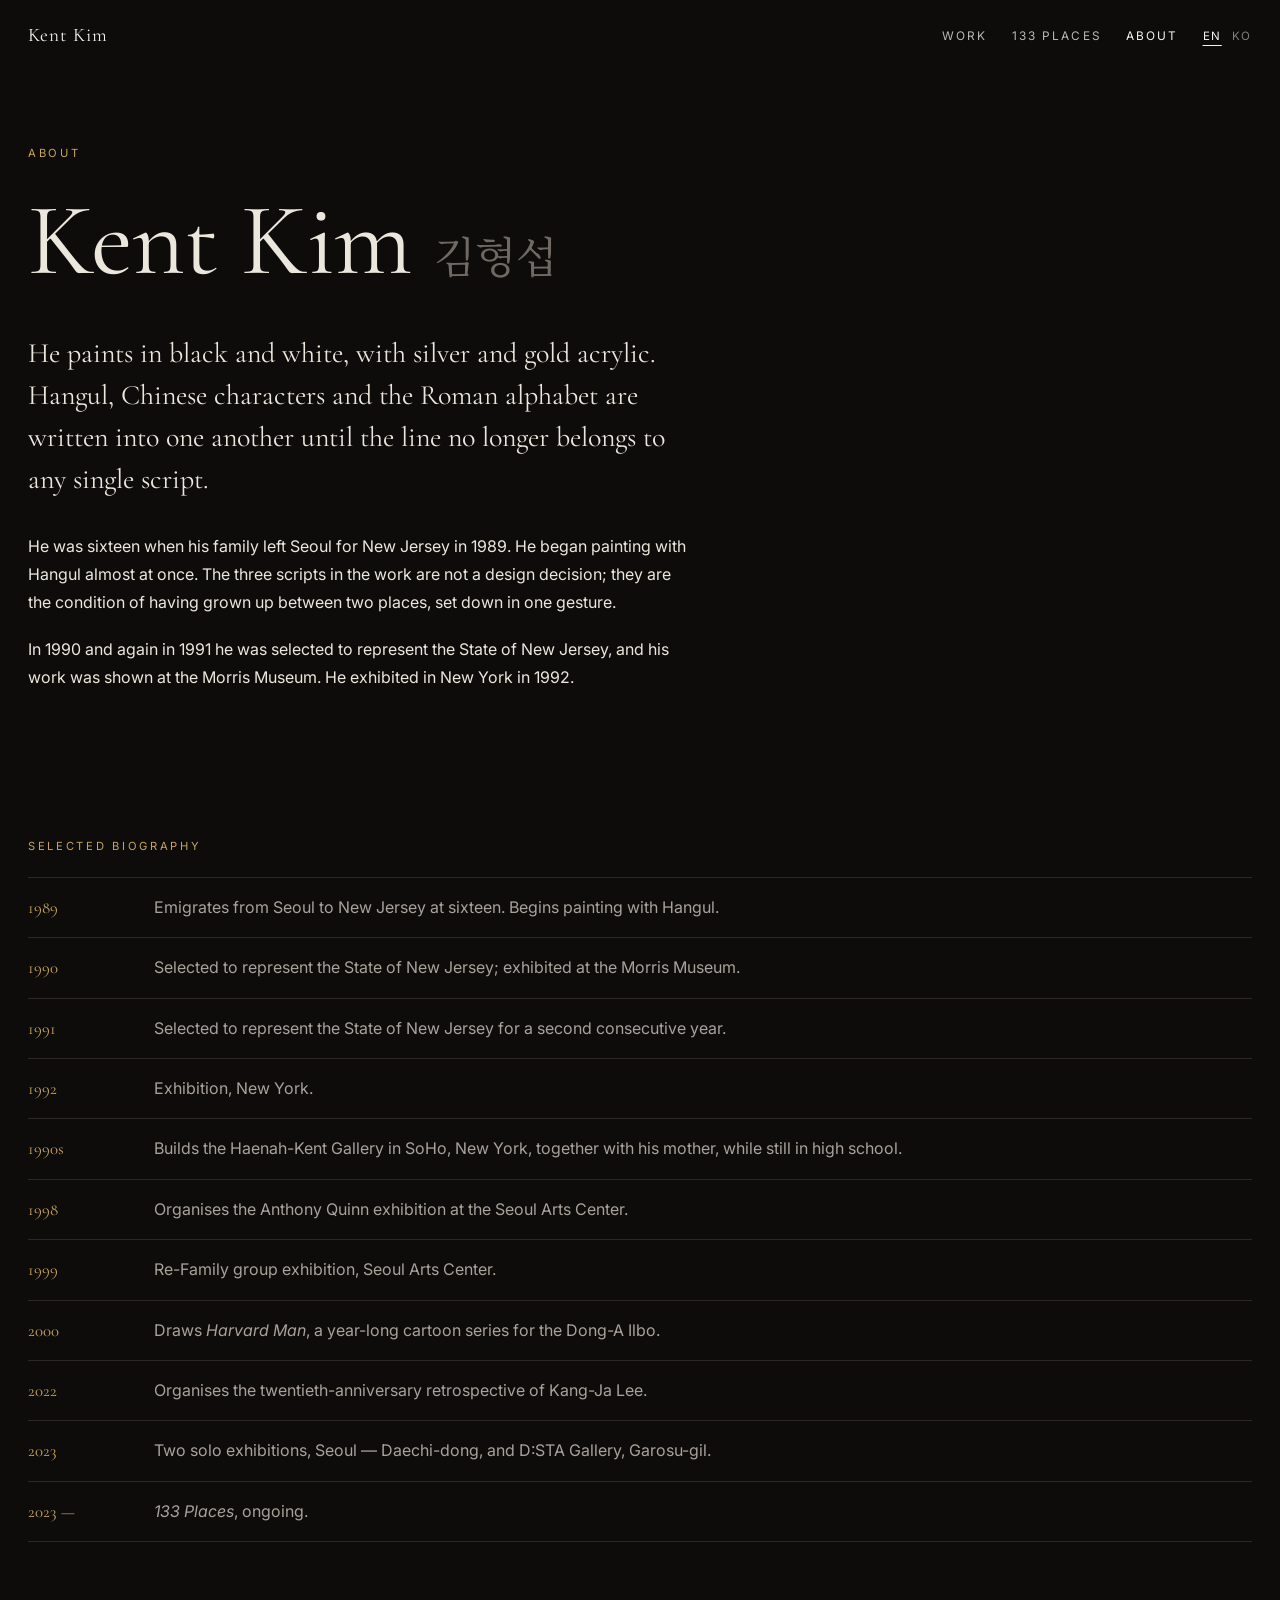
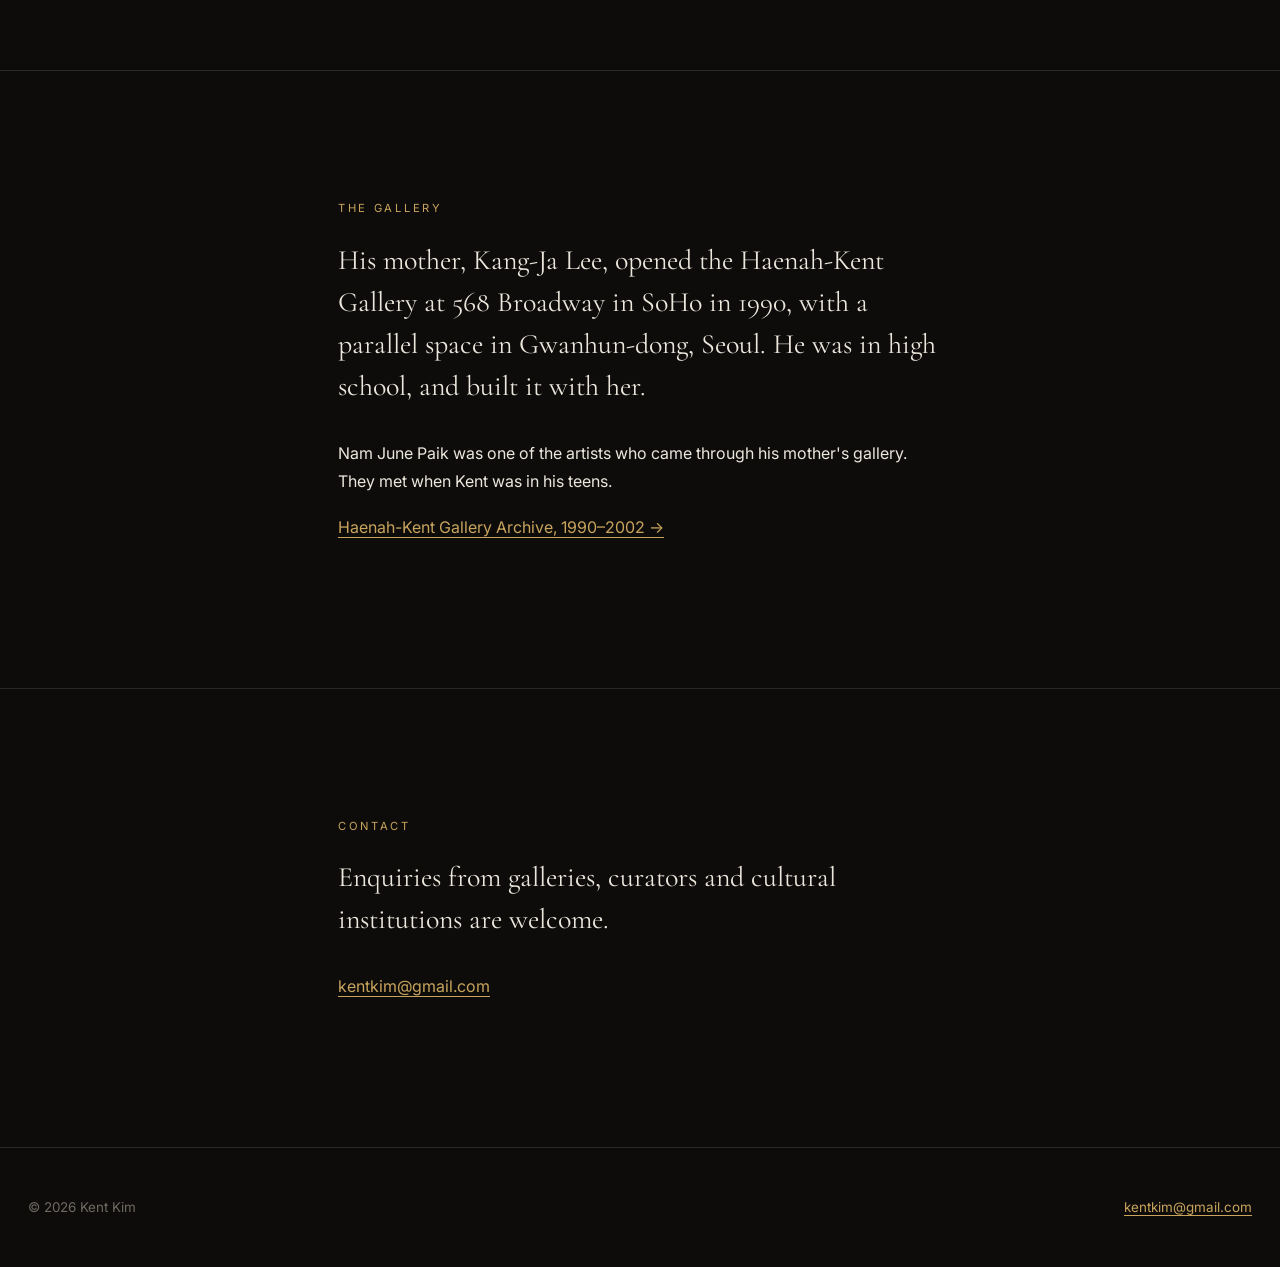
==== about.html @ 4fbf08b1 "작가 사이트 초판 — Kent Kim 아카이브(haena-kent)와 별개 레포·별개 얼굴로 짓는다. 이유는 CLAUDE.md 2절: 유산 70점을 300곳에 알리는데 운영자가 작" ====
<!doctype html>
<html lang="en">
<head>
<meta charset="utf-8">
<meta name="viewport" content="width=device-width,initial-scale=1">
<title>About — Kent Kim</title>
<meta name="description" content="Kent Kim: biography, selected exhibitions and statement. Emigrated from Seoul to New Jersey in 1989; selected to represent the State of New Jersey in 1990 and 1991; exhibited at the Morris Museum.">
<link rel="preconnect" href="https://fonts.googleapis.com">
<link rel="preconnect" href="https://fonts.gstatic.com" crossorigin>
<link href="https://fonts.googleapis.com/css2?family=Cormorant+Garamond:ital,wght@0,300;0,400;1,400&family=Inter:wght@400;500&family=Noto+Serif+KR:wght@300;400&display=swap" rel="stylesheet">
<link rel="stylesheet" href="styles.css">
</head>
<body>

<header class="site-head">
  <div class="wrap">
    <a class="brand" href="index.html">Kent Kim</a>
    <nav class="site-nav">
      <a href="index.html" data-t="nav.work">Work</a>
      <a href="places.html" data-t="nav.places">133 Places</a>
      <a href="about.html" aria-current="page" data-t="nav.about">About</a>
    </nav>
    <div class="lang-toggle" role="group" aria-label="Language">
      <button type="button" data-lang="en" aria-pressed="true">EN</button>
      <button type="button" data-lang="ko" aria-pressed="false">KO</button>
    </div>
  </div>
</header>

<main>

<section style="padding-top:clamp(120px,16vh,200px)">
  <div class="wrap">
    <p class="eyebrow" data-t="ab.eyebrow">About</p>
    <h1>Kent Kim <span class="muted" style="font-size:.42em">김형섭</span></h1>
    <div class="narrow" style="margin-top:36px">
      <p class="lede" data-t="ab.lede">He paints in black and white, with silver and gold acrylic. Hangul, Chinese characters and the Roman alphabet are written into one another until the line no longer belongs to any single script.</p>
      <p data-t="ab.p1">He was sixteen when his family left Seoul for New Jersey in 1989. He began painting with Hangul almost at once. The three scripts in the work are not a design decision; they are the condition of having grown up between two places, set down in one gesture.</p>
      <p data-t="ab.p2">In 1990 and again in 1991 he was selected to represent the State of New Jersey, and his work was shown at the Morris Museum. He exhibited in New York in 1992.</p>
    </div>
  </div>
</section>

<section style="padding-top:0">
  <div class="wrap">
    <p class="eyebrow" data-t="ab.cv.eyebrow">Selected biography</p>
    <ul class="cv">
      <li><span class="yr">1989</span><span class="ev" data-t="ab.cv.1">Emigrates from Seoul to New Jersey at sixteen. Begins painting with Hangul.</span></li>
      <li><span class="yr">1990</span><span class="ev" data-t="ab.cv.2">Selected to represent the State of New Jersey; exhibited at the Morris Museum.</span></li>
      <li><span class="yr">1991</span><span class="ev" data-t="ab.cv.3">Selected to represent the State of New Jersey for a second consecutive year.</span></li>
      <li><span class="yr">1992</span><span class="ev" data-t="ab.cv.4">Exhibition, New York.</span></li>
      <li><span class="yr">1990s</span><span class="ev" data-t="ab.cv.5">Builds the Haenah-Kent Gallery in SoHo, New York, together with his mother, while still in high school.</span></li>
      <li><span class="yr">1998</span><span class="ev" data-t="ab.cv.6">Organises the Anthony Quinn exhibition at the Seoul Arts Center.</span></li>
      <li><span class="yr">1999</span><span class="ev" data-t="ab.cv.7">Re-Family group exhibition, Seoul Arts Center.</span></li>
      <li><span class="yr">2000</span><span class="ev" data-t="ab.cv.8">Draws <i>Harvard Man</i>, a year-long cartoon series for the Dong-A Ilbo.</span></li>
      <li><span class="yr">2022</span><span class="ev" data-t="ab.cv.9">Organises the twentieth-anniversary retrospective of Kang-Ja Lee.</span></li>
      <li><span class="yr">2023</span><span class="ev" data-t="ab.cv.10">Two solo exhibitions, Seoul — Daechi-dong, and D:STA Gallery, Garosu-gil.</span></li>
      <li><span class="yr">2023 —</span><span class="ev" data-t="ab.cv.11"><i>133 Places</i>, ongoing.</span></li>
    </ul>
  </div>
</section>

<hr class="rule">

<section>
  <div class="wrap narrow">
    <p class="eyebrow" data-t="ab.gal.eyebrow">The gallery</p>
    <p class="lede" data-t="ab.gal.p1">His mother, Kang-Ja Lee, opened the Haenah-Kent Gallery at 568 Broadway in SoHo in 1990, with a parallel space in Gwanhun-dong, Seoul. He was in high school, and built it with her.</p>
    <p data-t="ab.gal.p2">Nam June Paik was one of the artists who came through his mother's gallery. They met when Kent was in his teens.</p>
    <p><a class="link" href="https://haena-kent.vercel.app" target="_blank" rel="noopener" data-t="ab.gal.link">Haenah-Kent Gallery Archive, 1990–2002 →</a></p>
  </div>
</section>

<hr class="rule">

<section>
  <div class="wrap narrow">
    <p class="eyebrow" data-t="ab.contact.eyebrow">Contact</p>
    <p class="lede" data-t="ab.contact.p">Enquiries from galleries, curators and cultural institutions are welcome.</p>
    <p><a class="link" href="mailto:kentkim@gmail.com">kentkim@gmail.com</a></p>
  </div>
</section>

</main>

<footer class="site-foot">
  <div class="wrap">
    <span>© <span id="yr">2026</span> Kent Kim</span>
    <span><a class="link" href="mailto:kentkim@gmail.com">kentkim@gmail.com</a></span>
  </div>
</footer>

<script src="i18n.js"></script>
<script src="app.js"></script>
</body>
</html>
---- styles.css ----
/* Kent Kim — 작품이 화면을 먹는다. 글은 그 사이에 눕는다.
   아카이브(haena-kent)와 일부러 다른 얼굴이다. 같은 얼굴이면 도메인만 다를 뿐 한 사이트로 보인다. */

:root{
  --bg:#0d0c0b;
  --bg-2:#161412;
  --fg:#ece7dd;
  --fg-2:#a9a29a;
  --fg-3:#6f6961;
  --line:#2a2724;
  --gold:#c8a45c;      /* 작업에 쓰는 금색 */
  --silver:#b9bcc0;    /* 은색 */
  --maxw:1400px;
  --serif:"Cormorant Garamond","Noto Serif KR",Georgia,serif;
  --sans:"Inter","Apple SD Gothic Neo","Noto Sans KR",-apple-system,BlinkMacSystemFont,"Segoe UI",sans-serif;
}

*{box-sizing:border-box}
html{-webkit-text-size-adjust:100%}
body{margin:0;background:var(--bg);color:var(--fg);font-family:var(--sans);
  font-size:16px;line-height:1.75;-webkit-font-smoothing:antialiased}
img{max-width:100%;display:block}
a{color:inherit}
h1,h2,h3{font-family:var(--serif);font-weight:400;line-height:1.1;margin:0;letter-spacing:-.01em}
h1{font-size:clamp(2.6rem,8vw,7rem)}
h2{font-size:clamp(1.8rem,4vw,3rem)}
h3{font-size:clamp(1.1rem,2vw,1.4rem)}
p{margin:0 0 1.15em}
.wrap{max-width:var(--maxw);margin:0 auto;padding:0 28px}
.narrow{max-width:660px}
.muted{color:var(--fg-3)}
.gold{color:var(--gold)}

/* ---------- 상단 ---------- */
.site-head{position:fixed;top:0;left:0;right:0;z-index:60;mix-blend-mode:difference}
.site-head .wrap{display:flex;align-items:center;gap:24px;min-height:72px}
.brand{font-family:var(--serif);font-size:1.2rem;letter-spacing:.06em;text-decoration:none;color:#fff}
.site-nav{display:flex;gap:24px;margin-inline-start:auto}
.site-nav a{text-decoration:none;font-size:.74rem;letter-spacing:.18em;text-transform:uppercase;color:#fff;opacity:.75}
.site-nav a:hover,.site-nav a[aria-current="page"]{opacity:1}
.lang-toggle{display:flex;gap:10px}
.lang-toggle button{border:0;background:transparent;font:inherit;font-size:.72rem;letter-spacing:.14em;
  color:#fff;opacity:.5;cursor:pointer;padding:4px 0}
.lang-toggle button[aria-pressed="true"]{opacity:1;text-decoration:underline;text-underline-offset:5px}

/* ---------- 히어로: 그림 한 점이 화면을 가득 ---------- */
.hero{position:relative;min-height:100svh;display:flex;align-items:flex-end;
  background:var(--bg-2);overflow:hidden}
.hero-img{position:absolute;inset:0}
.hero-img img{width:100%;height:100%;object-fit:cover;opacity:.92}
.hero::after{content:"";position:absolute;inset:0;
  background:linear-gradient(to top,rgba(13,12,11,.92) 0%,rgba(13,12,11,.35) 42%,rgba(13,12,11,.15) 100%)}
.hero .wrap{position:relative;z-index:2;padding-bottom:clamp(48px,9vh,110px);width:100%}
.hero h1{max-width:14ch}
.hero .sub{font-family:var(--serif);font-size:clamp(1.1rem,2.2vw,1.6rem);color:var(--fg-2);
  margin-top:22px;max-width:34ch}
.hero .cap{position:absolute;z-index:2;right:28px;bottom:28px;text-align:end;
  font-size:.72rem;letter-spacing:.1em;color:var(--fg-3);max-width:40ch}
/* 히어로 이미지가 아직 없을 때: 글씨만으로 버틴다 */
.hero.no-image{min-height:88svh;background:
  radial-gradient(120% 90% at 70% 10%,#1c1916 0%,#0d0c0b 60%)}
.hero.no-image::after{display:none}

/* ---------- 섹션 ---------- */
section{padding:clamp(64px,10vw,140px) 0}
.eyebrow{font-size:.7rem;letter-spacing:.24em;text-transform:uppercase;color:var(--gold);margin:0 0 20px}
.lede{font-family:var(--serif);font-size:clamp(1.2rem,2.3vw,1.75rem);line-height:1.5;color:var(--fg)}
.rule{height:1px;background:var(--line);border:0;margin:0}

/* ---------- 작품 ---------- */
.works{display:grid;grid-template-columns:repeat(auto-fill,minmax(300px,1fr));gap:clamp(20px,3vw,44px)}
.works.wide{grid-template-columns:repeat(auto-fill,minmax(440px,1fr))}
figure{margin:0}
.frame{background:var(--bg-2);border:1px solid var(--line);aspect-ratio:4/5;
  display:flex;align-items:center;justify-content:center;overflow:hidden}
.frame.landscape{aspect-ratio:4/3}
.frame img{width:100%;height:100%;object-fit:cover;transition:transform .6s cubic-bezier(.2,.7,.2,1)}
figure:hover .frame img{transform:scale(1.03)}
.frame .await{font-size:.68rem;letter-spacing:.16em;text-transform:uppercase;color:var(--fg-3);padding:20px;text-align:center}
figcaption{margin-top:14px;font-size:.86rem;line-height:1.65;color:var(--fg-2)}
figcaption .t{font-family:var(--serif);font-size:1.15rem;color:var(--fg);display:block;margin-bottom:4px}
figcaption .m{color:var(--fg-3);font-size:.8rem}

/* ---------- 전면 밴드 ---------- */
.band{position:relative;height:min(78svh,760px);background:var(--bg-2);overflow:hidden}
.band img{width:100%;height:100%;object-fit:cover}
.band .cap{position:absolute;left:28px;bottom:24px;font-size:.72rem;letter-spacing:.1em;color:var(--fg-2)}

/* ---------- 인용 ---------- */
.pull{font-family:var(--serif);font-size:clamp(1.5rem,3.6vw,2.8rem);line-height:1.35;
  max-width:20ch;margin:0;color:var(--fg)}
.pull .em{color:var(--gold);font-style:italic}

/* ---------- 지도 ---------- */
.map-wrap{border:1px solid var(--line);background:var(--bg-2)}
#map{height:min(72svh,660px);width:100%;filter:saturate(.55) contrast(1.05)}
.map-fallback{padding:28px;color:var(--fg-2);font-size:.92rem}
.counts{display:flex;flex-wrap:wrap;border:1px solid var(--line);margin:0 0 36px}
.counts div{flex:1 1 170px;padding:24px 26px;border-inline-end:1px solid var(--line)}
.counts div:last-child{border-inline-end:0}
.counts .n{font-family:var(--serif);font-size:2.4rem;line-height:1;display:block;color:var(--gold)}
.counts .l{font-size:.7rem;letter-spacing:.16em;text-transform:uppercase;color:var(--fg-3);margin-top:10px;display:block}
.place-list{list-style:none;margin:0;padding:0;columns:3;column-gap:44px}
.place-list li{break-inside:avoid;padding:10px 0;border-bottom:1px solid var(--line);font-size:.95rem}
.place-list a{text-decoration:none}
.place-list a:hover{color:var(--gold)}
.place-list .kr{color:var(--fg-3);font-size:.84rem;margin-inline-start:8px}

/* ---------- 이력 ---------- */
.cv{list-style:none;margin:0;padding:0;border-top:1px solid var(--line)}
.cv li{display:grid;grid-template-columns:104px 1fr;gap:22px;padding:15px 0;
  border-bottom:1px solid var(--line);align-items:baseline}
.cv .yr{font-family:var(--serif);color:var(--gold);font-size:1.05rem}
.cv .ev{color:var(--fg-2)}

/* ---------- 링크 ---------- */
.link{color:var(--gold);text-decoration:none;border-bottom:1px solid currentColor}

/* ---------- 푸터 ---------- */
.site-foot{border-top:1px solid var(--line);padding:48px 0;font-size:.84rem;color:var(--fg-3)}
.site-foot .wrap{display:flex;gap:20px;flex-wrap:wrap;justify-content:space-between;align-items:baseline}

@media (max-width:900px){ .place-list{columns:2} }
@media (max-width:640px){
  .site-head .wrap{gap:14px;min-height:60px}
  .site-nav{gap:16px}
  .place-list{columns:1}
  .cv li{grid-template-columns:82px 1fr;gap:14px}
}

/* 한국어 조판 */
html[lang="ko"] h1{font-size:clamp(2rem,5.5vw,4.4rem);line-height:1.25;letter-spacing:-.02em}
html[lang="ko"] h2{font-size:clamp(1.5rem,3vw,2.3rem);line-height:1.35}
html[lang="ko"] .lede{font-size:clamp(1.05rem,1.9vw,1.35rem);line-height:1.7}
html[lang="ko"] .pull{font-size:clamp(1.25rem,3vw,2.1rem);line-height:1.5;max-width:24ch}
html[lang="ko"] body{word-break:keep-all}
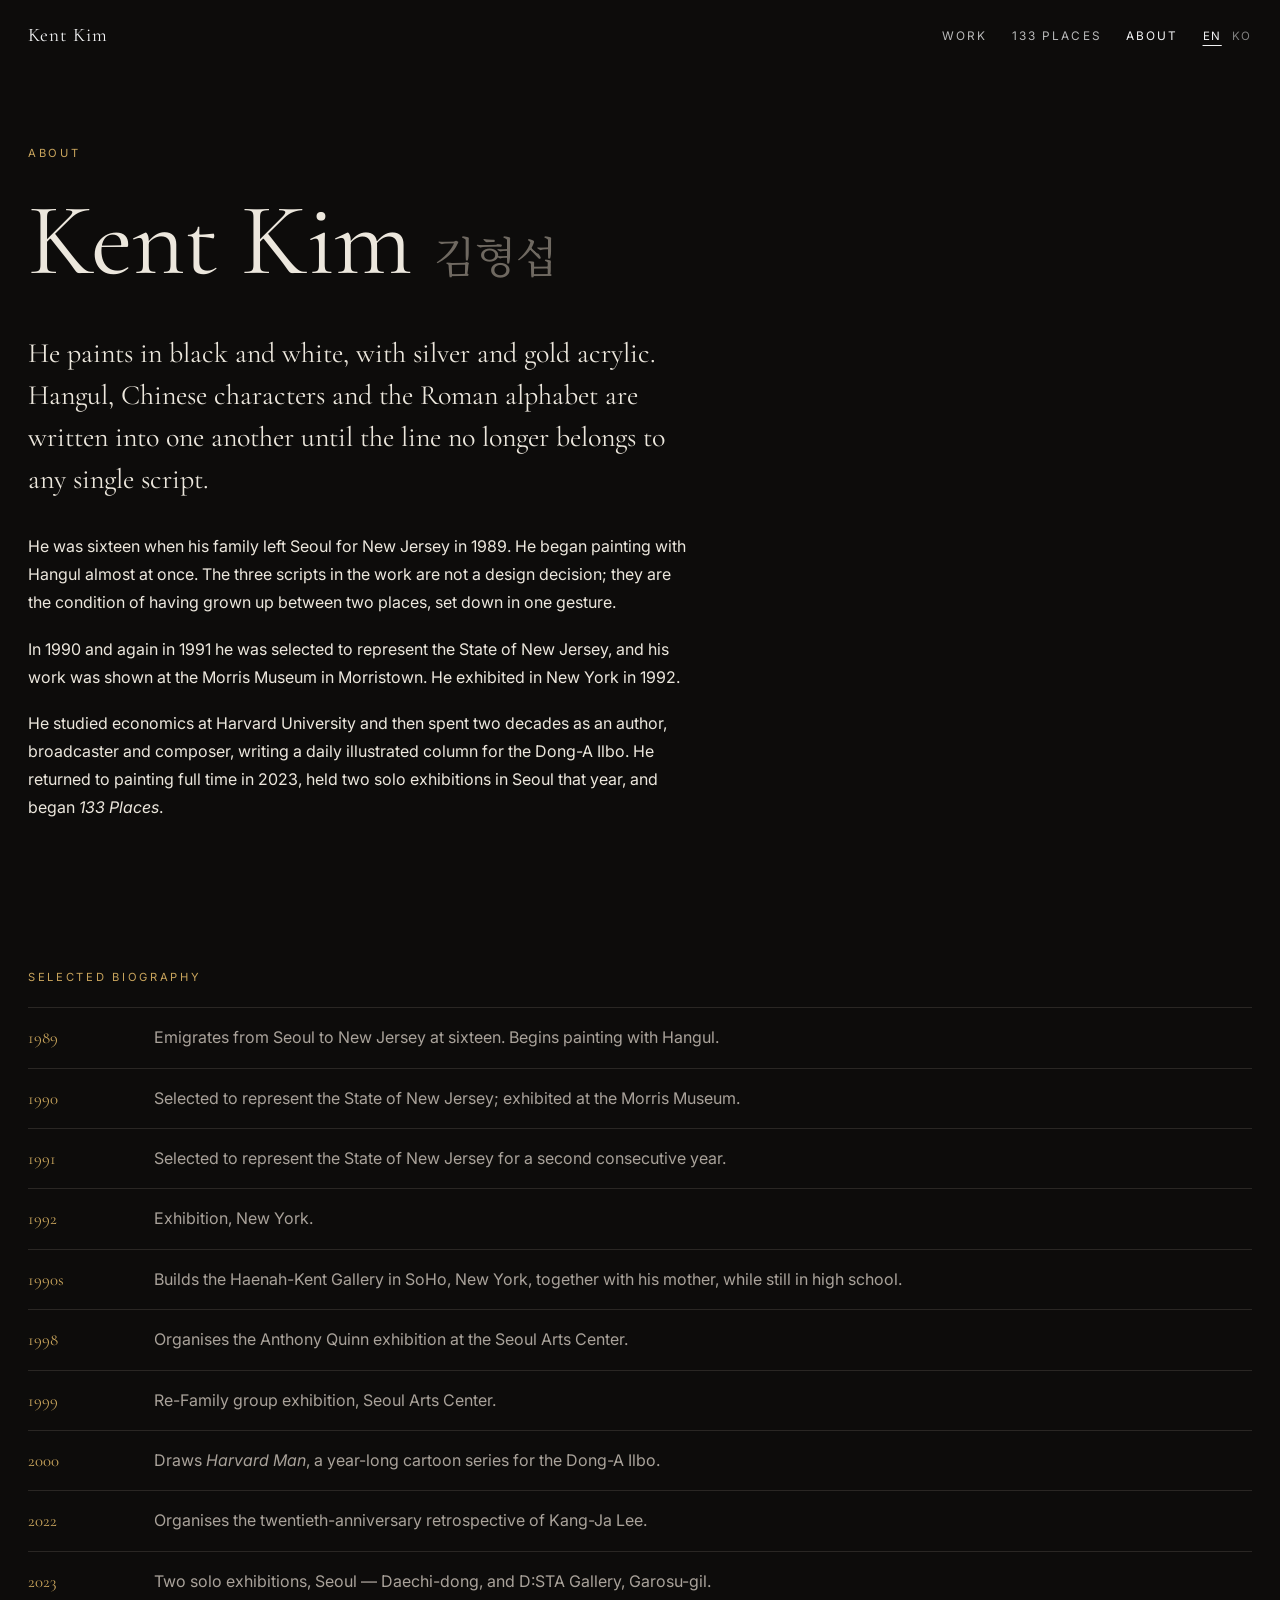
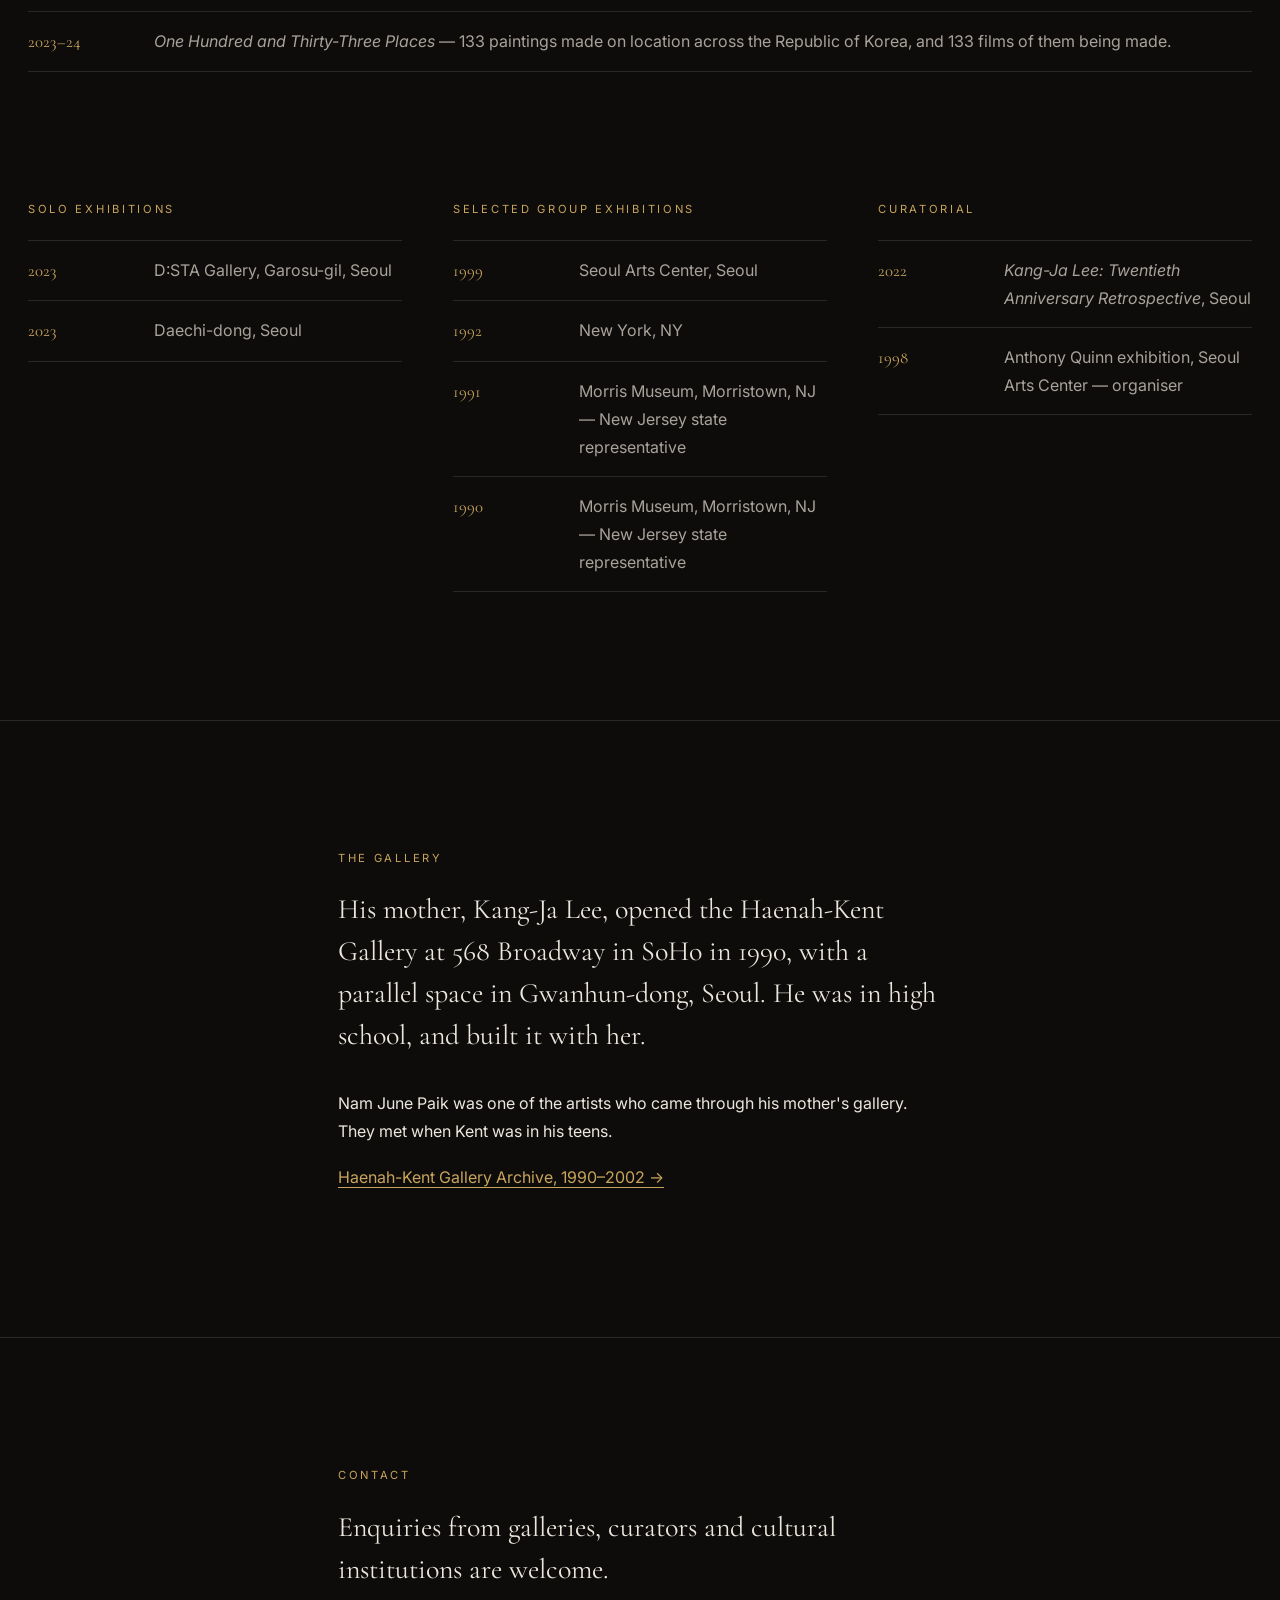
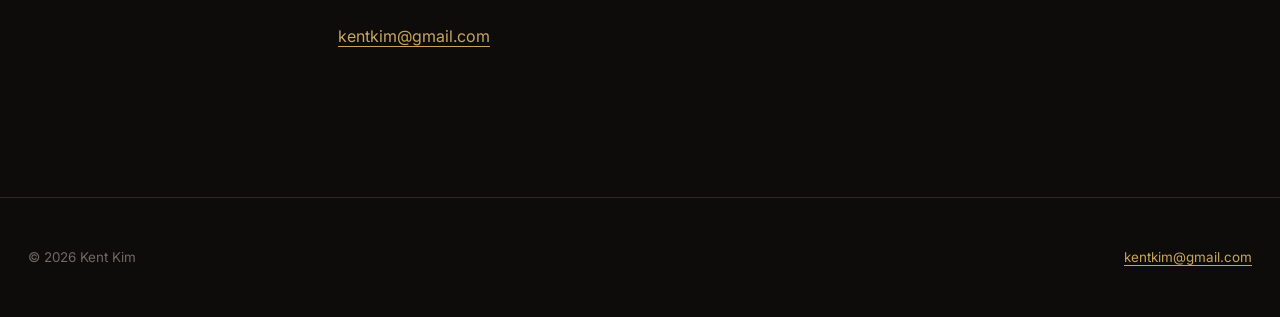
==== commit b3eb2fd3: "작가 자료 문서(2026-08-20)에 맞춰 본문 정정 가장 큰 정정: 133점은 「진행 중」이 아니라 2023-09 ~ 2024 에 완성된 것이다. 사이트가 ongoing 으로 " ====
--- a/about.html
+++ b/about.html
@@ -36,7 +36,8 @@
     <div class="narrow" style="margin-top:36px">
       <p class="lede" data-t="ab.lede">He paints in black and white, with silver and gold acrylic. Hangul, Chinese characters and the Roman alphabet are written into one another until the line no longer belongs to any single script.</p>
       <p data-t="ab.p1">He was sixteen when his family left Seoul for New Jersey in 1989. He began painting with Hangul almost at once. The three scripts in the work are not a design decision; they are the condition of having grown up between two places, set down in one gesture.</p>
-      <p data-t="ab.p2">In 1990 and again in 1991 he was selected to represent the State of New Jersey, and his work was shown at the Morris Museum. He exhibited in New York in 1992.</p>
+      <p data-t="ab.p2">In 1990 and again in 1991 he was selected to represent the State of New Jersey, and his work was shown at the Morris Museum in Morristown. He exhibited in New York in 1992.</p>
+      <p data-t="ab.p3">He studied economics at Harvard University and then spent two decades as an author, broadcaster and composer, writing a daily illustrated column for the Dong-A Ilbo. He returned to painting full time in 2023, held two solo exhibitions in Seoul that year, and began <i>133 Places</i>.</p>
     </div>
   </div>
 </section>
@@ -55,8 +56,38 @@
       <li><span class="yr">2000</span><span class="ev" data-t="ab.cv.8">Draws <i>Harvard Man</i>, a year-long cartoon series for the Dong-A Ilbo.</span></li>
       <li><span class="yr">2022</span><span class="ev" data-t="ab.cv.9">Organises the twentieth-anniversary retrospective of Kang-Ja Lee.</span></li>
       <li><span class="yr">2023</span><span class="ev" data-t="ab.cv.10">Two solo exhibitions, Seoul — Daechi-dong, and D:STA Gallery, Garosu-gil.</span></li>
-      <li><span class="yr">2023 —</span><span class="ev" data-t="ab.cv.11"><i>133 Places</i>, ongoing.</span></li>
+      <li><span class="yr">2023–24</span><span class="ev" data-t="ab.cv.11"><i>One Hundred and Thirty-Three Places</i> — 133 paintings made on location across the Republic of Korea, and 133 films of them being made.</span></li>
     </ul>
+  </div>
+</section>
+
+<section style="padding-top:0">
+  <div class="wrap">
+    <div style="display:grid;grid-template-columns:repeat(auto-fit,minmax(280px,1fr));gap:clamp(28px,4vw,64px)">
+      <div>
+        <p class="eyebrow" data-t="ab.solo.eyebrow">Solo exhibitions</p>
+        <ul class="cv">
+          <li><span class="yr">2023</span><span class="ev">D:STA Gallery, Garosu-gil, Seoul</span></li>
+          <li><span class="yr">2023</span><span class="ev" data-t="ab.solo.2">Daechi-dong, Seoul</span></li>
+        </ul>
+      </div>
+      <div>
+        <p class="eyebrow" data-t="ab.group.eyebrow">Selected group exhibitions</p>
+        <ul class="cv">
+          <li><span class="yr">1999</span><span class="ev" data-t="ab.group.1">Seoul Arts Center, Seoul</span></li>
+          <li><span class="yr">1992</span><span class="ev">New York, NY</span></li>
+          <li><span class="yr">1991</span><span class="ev" data-t="ab.group.3">Morris Museum, Morristown, NJ — New Jersey state representative</span></li>
+          <li><span class="yr">1990</span><span class="ev" data-t="ab.group.4">Morris Museum, Morristown, NJ — New Jersey state representative</span></li>
+        </ul>
+      </div>
+      <div>
+        <p class="eyebrow" data-t="ab.cur.eyebrow">Curatorial</p>
+        <ul class="cv">
+          <li><span class="yr">2022</span><span class="ev" data-t="ab.cur.1"><i>Kang-Ja Lee: Twentieth Anniversary Retrospective</i>, Seoul</span></li>
+          <li><span class="yr">1998</span><span class="ev" data-t="ab.cur.2">Anthony Quinn exhibition, Seoul Arts Center — organiser</span></li>
+        </ul>
+      </div>
+    </div>
   </div>
 </section>
 
--- a/styles.css
+++ b/styles.css
@@ -134,3 +134,10 @@
 html[lang="ko"] .lede{font-size:clamp(1.05rem,1.9vw,1.35rem);line-height:1.7}
 html[lang="ko"] .pull{font-size:clamp(1.25rem,3vw,2.1rem);line-height:1.5;max-width:24ch}
 html[lang="ko"] body{word-break:keep-all}
+
+/* 장소 목록에 그 자리에서 그린 낱말 */
+.place-list .word{display:block;font-family:var(--serif);font-size:1.02rem;color:var(--gold);
+  margin-top:2px;letter-spacing:.01em}
+.leaflet-popup-content-wrapper{background:#161412;color:#ece7dd;border-radius:2px}
+.leaflet-popup-tip{background:#161412}
+.leaflet-container a.leaflet-popup-close-button{color:#6f6961}
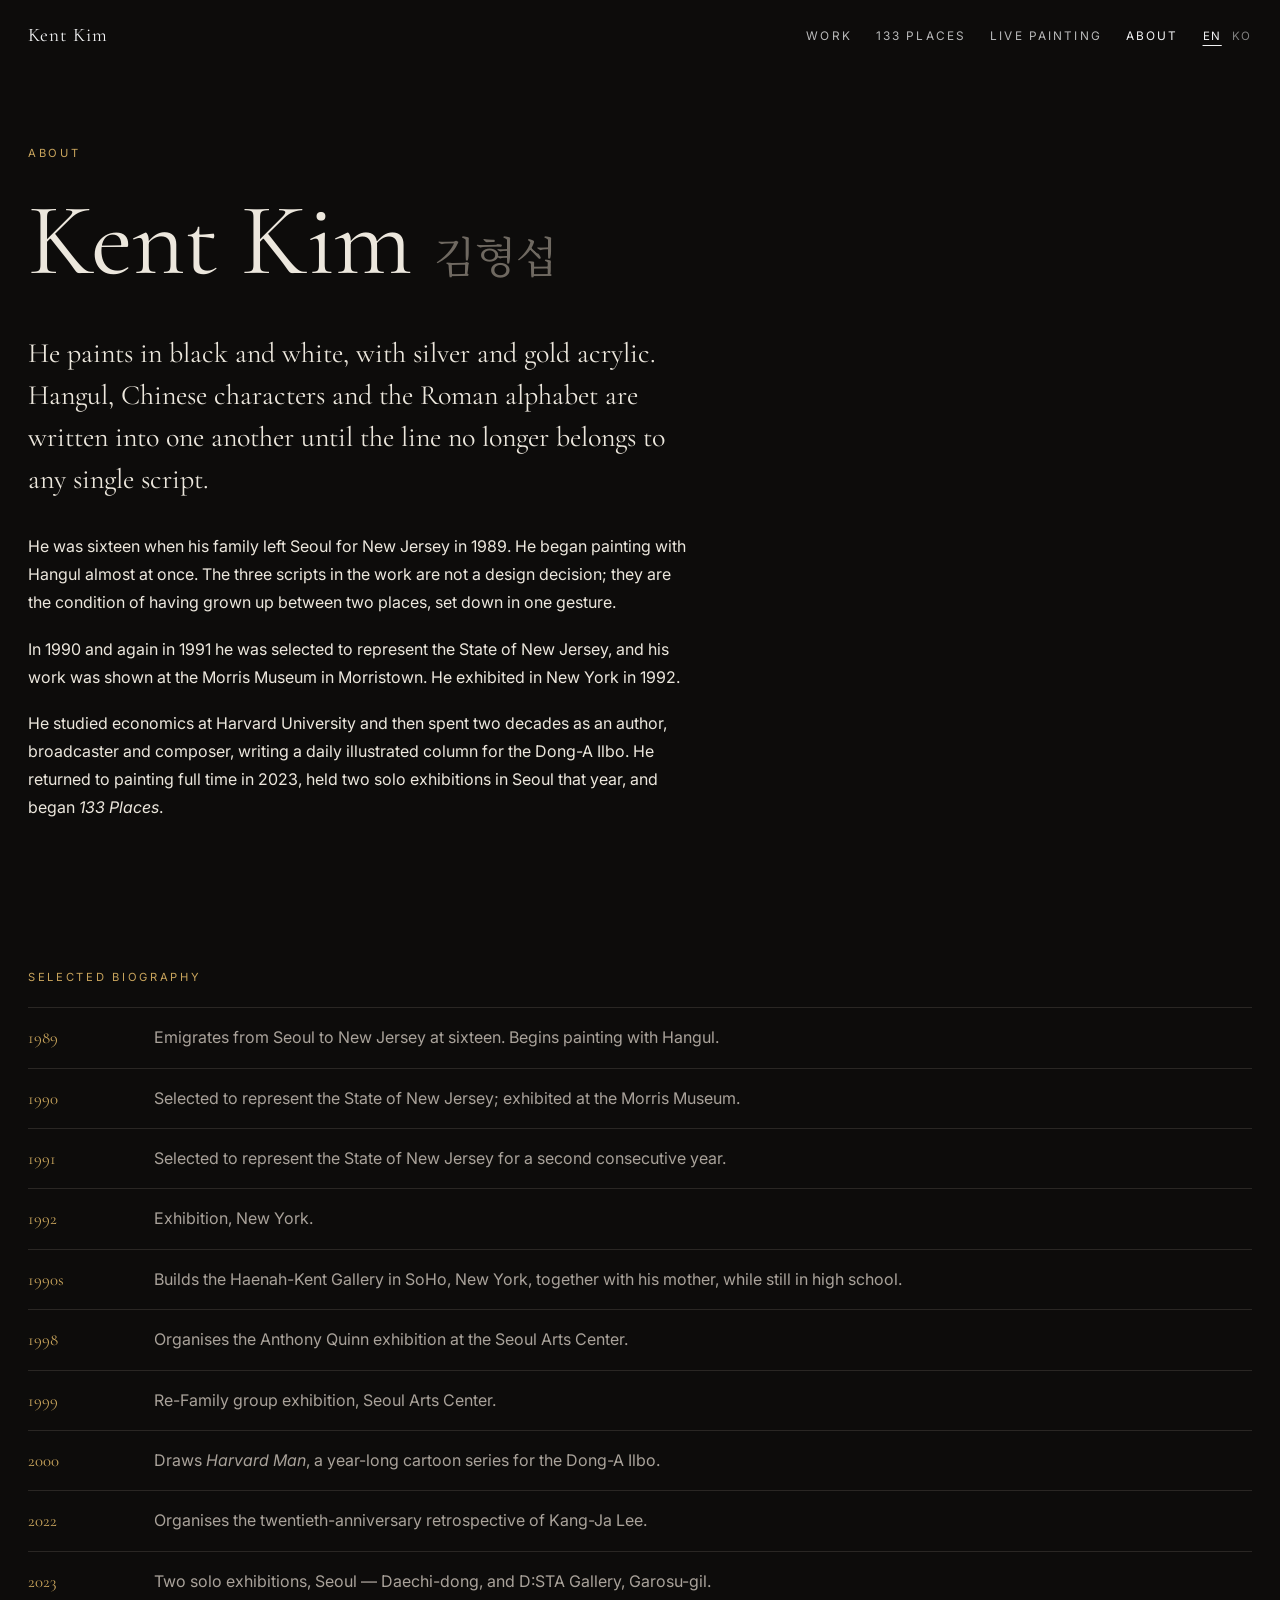
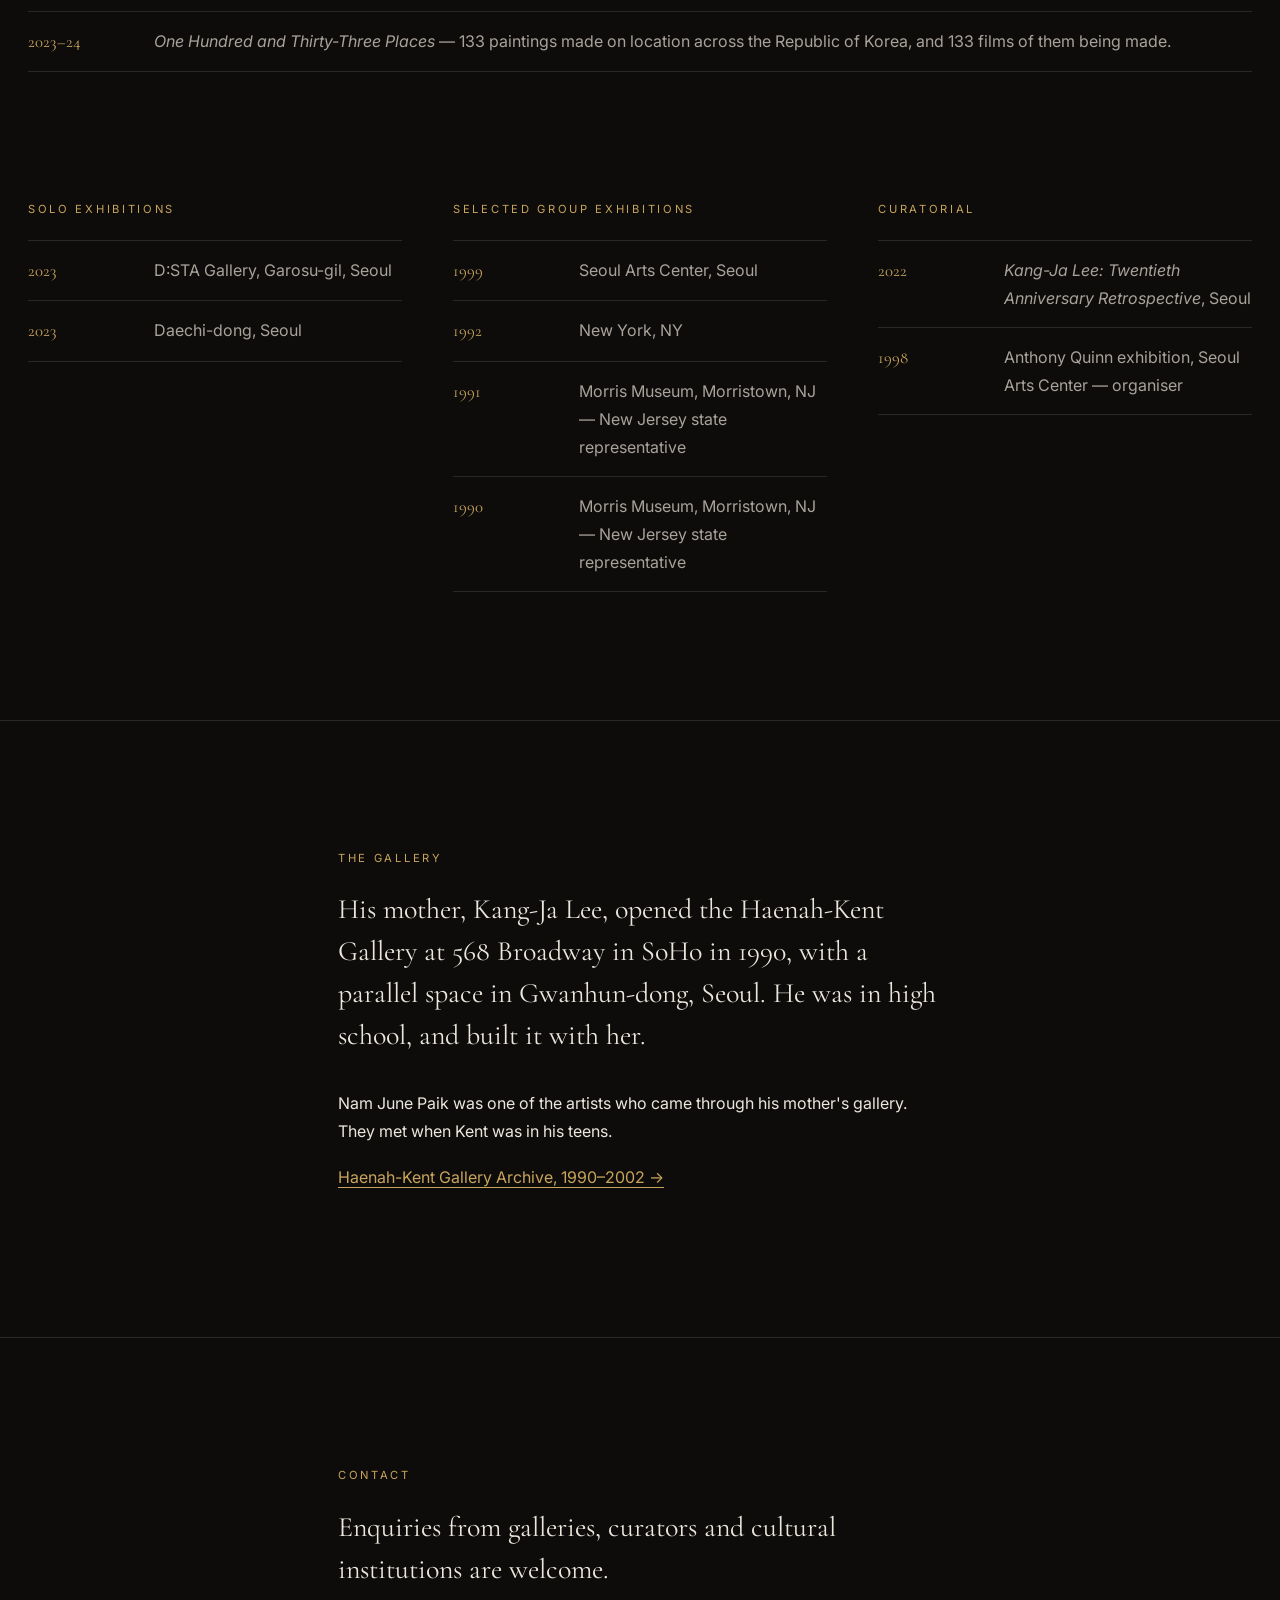
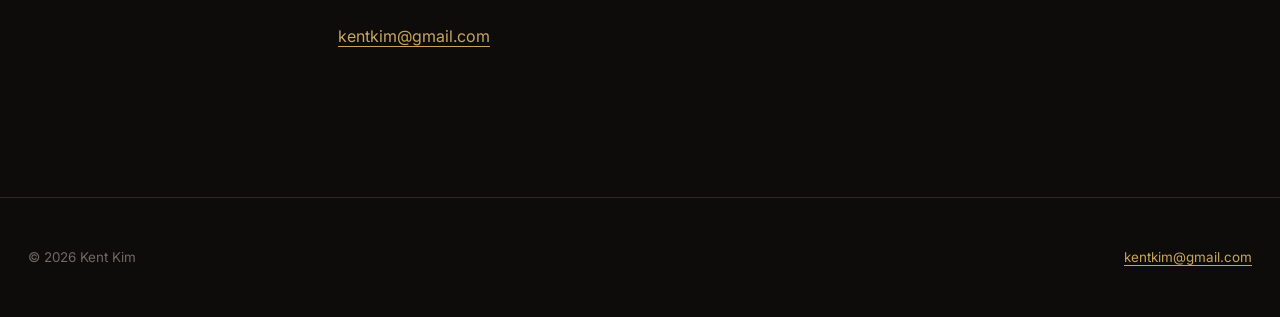
==== commit b4f4cee8: "축제·행사 개막 퍼포먼스 제안 페이지 추가 국내 축제 주최 측(지자체 담당자)이 읽는 페이지다. 한국어 브라우저는 자동으로 한국어로 뜨므로 별도 사이트가 필요 없다.  파는 것을 " ====
--- a/about.html
+++ b/about.html
@@ -18,6 +18,7 @@
     <nav class="site-nav">
       <a href="index.html" data-t="nav.work">Work</a>
       <a href="places.html" data-t="nav.places">133 Places</a>
+      <a href="performance.html" data-t="nav.perf">Live painting</a>
       <a href="about.html" aria-current="page" data-t="nav.about">About</a>
     </nav>
     <div class="lang-toggle" role="group" aria-label="Language">
--- a/styles.css
+++ b/styles.css
@@ -100,11 +100,29 @@
 .counts div:last-child{border-inline-end:0}
 .counts .n{font-family:var(--serif);font-size:2.4rem;line-height:1;display:block;color:var(--gold)}
 .counts .l{font-size:.7rem;letter-spacing:.16em;text-transform:uppercase;color:var(--fg-3);margin-top:10px;display:block}
-.place-list{list-style:none;margin:0;padding:0;columns:3;column-gap:44px}
-.place-list li{break-inside:avoid;padding:10px 0;border-bottom:1px solid var(--line);font-size:.95rem}
-.place-list a{text-decoration:none}
-.place-list a:hover{color:var(--gold)}
-.place-list .kr{color:var(--fg-3);font-size:.84rem;margin-inline-start:8px}
+/* 장소별 묶음 — 「133」은 장소가 아니라 그림 수라서 두 층으로 보인다 */
+.place-list{display:grid;grid-template-columns:repeat(auto-fill,minmax(330px,1fr));
+  gap:8px 56px;align-items:start}
+.place-group{margin:0 0 30px}
+.pg-name{font-size:1.15rem;color:var(--fg);padding-bottom:8px;border-bottom:1px solid var(--line)}
+.pg-name .pg-alt{display:block;font-family:var(--sans);font-size:.76rem;letter-spacing:.08em;
+  color:var(--fg-3);margin-top:5px}
+.pg-works{list-style:none;margin:0;padding:0}
+.pg-works li{border-bottom:1px solid var(--line)}
+.pg-works a,.pg-works li>.w-word{display:flex;align-items:baseline;gap:10px;
+  padding:9px 0;text-decoration:none}
+.pg-works a:hover .w-word{color:var(--gold)}
+.pg-works a:hover .w-play{opacity:1}
+.w-n{flex:0 0 34px;font-size:.72rem;color:var(--fg-3);font-variant-numeric:tabular-nums;padding:9px 0}
+.pg-works a{padding-inline-start:0}
+.pg-works a .w-n{display:none}
+.pg-works li{display:flex;align-items:baseline;gap:10px}
+.pg-works li>a{flex:1 1 auto}
+.w-word{font-family:var(--serif);font-size:1.12rem;color:var(--fg)}
+.w-word.w-none{color:var(--fg-3);font-family:var(--sans);font-size:.86rem}
+.w-en{color:var(--fg-3);font-size:.82rem}
+.w-play{margin-inline-start:auto;font-size:.66rem;letter-spacing:.16em;text-transform:uppercase;
+  color:var(--gold);opacity:.55}
 
 /* ---------- 이력 ---------- */
 .cv{list-style:none;margin:0;padding:0;border-top:1px solid var(--line)}
@@ -120,11 +138,11 @@
 .site-foot{border-top:1px solid var(--line);padding:48px 0;font-size:.84rem;color:var(--fg-3)}
 .site-foot .wrap{display:flex;gap:20px;flex-wrap:wrap;justify-content:space-between;align-items:baseline}
 
-@media (max-width:900px){ .place-list{columns:2} }
+
 @media (max-width:640px){
   .site-head .wrap{gap:14px;min-height:60px}
   .site-nav{gap:16px}
-  .place-list{columns:1}
+  .place-list{grid-template-columns:1fr}
   .cv li{grid-template-columns:82px 1fr;gap:14px}
 }
 
@@ -141,3 +159,14 @@
 .leaflet-popup-content-wrapper{background:#161412;color:#ece7dd;border-radius:2px}
 .leaflet-popup-tip{background:#161412}
 .leaflet-container a.leaflet-popup-close-button{color:#6f6961}
+
+/* ---------- 제안 페이지: 카드 ---------- */
+.grid-3-cols{display:grid;grid-template-columns:repeat(auto-fit,minmax(260px,1fr));gap:1px;
+  background:var(--line);border:1px solid var(--line);margin-top:34px}
+.grid-2-cols{display:grid;grid-template-columns:repeat(auto-fit,minmax(340px,1fr));
+  gap:clamp(34px,5vw,72px);align-items:start}
+.card{background:var(--bg);padding:clamp(26px,3vw,38px)}
+.card-n{font-family:var(--serif);font-size:.9rem;color:var(--gold);letter-spacing:.1em;
+  display:block;margin-bottom:14px}
+.card h3{margin-bottom:12px}
+.card p{color:var(--fg-2);font-size:.92rem;margin:0}
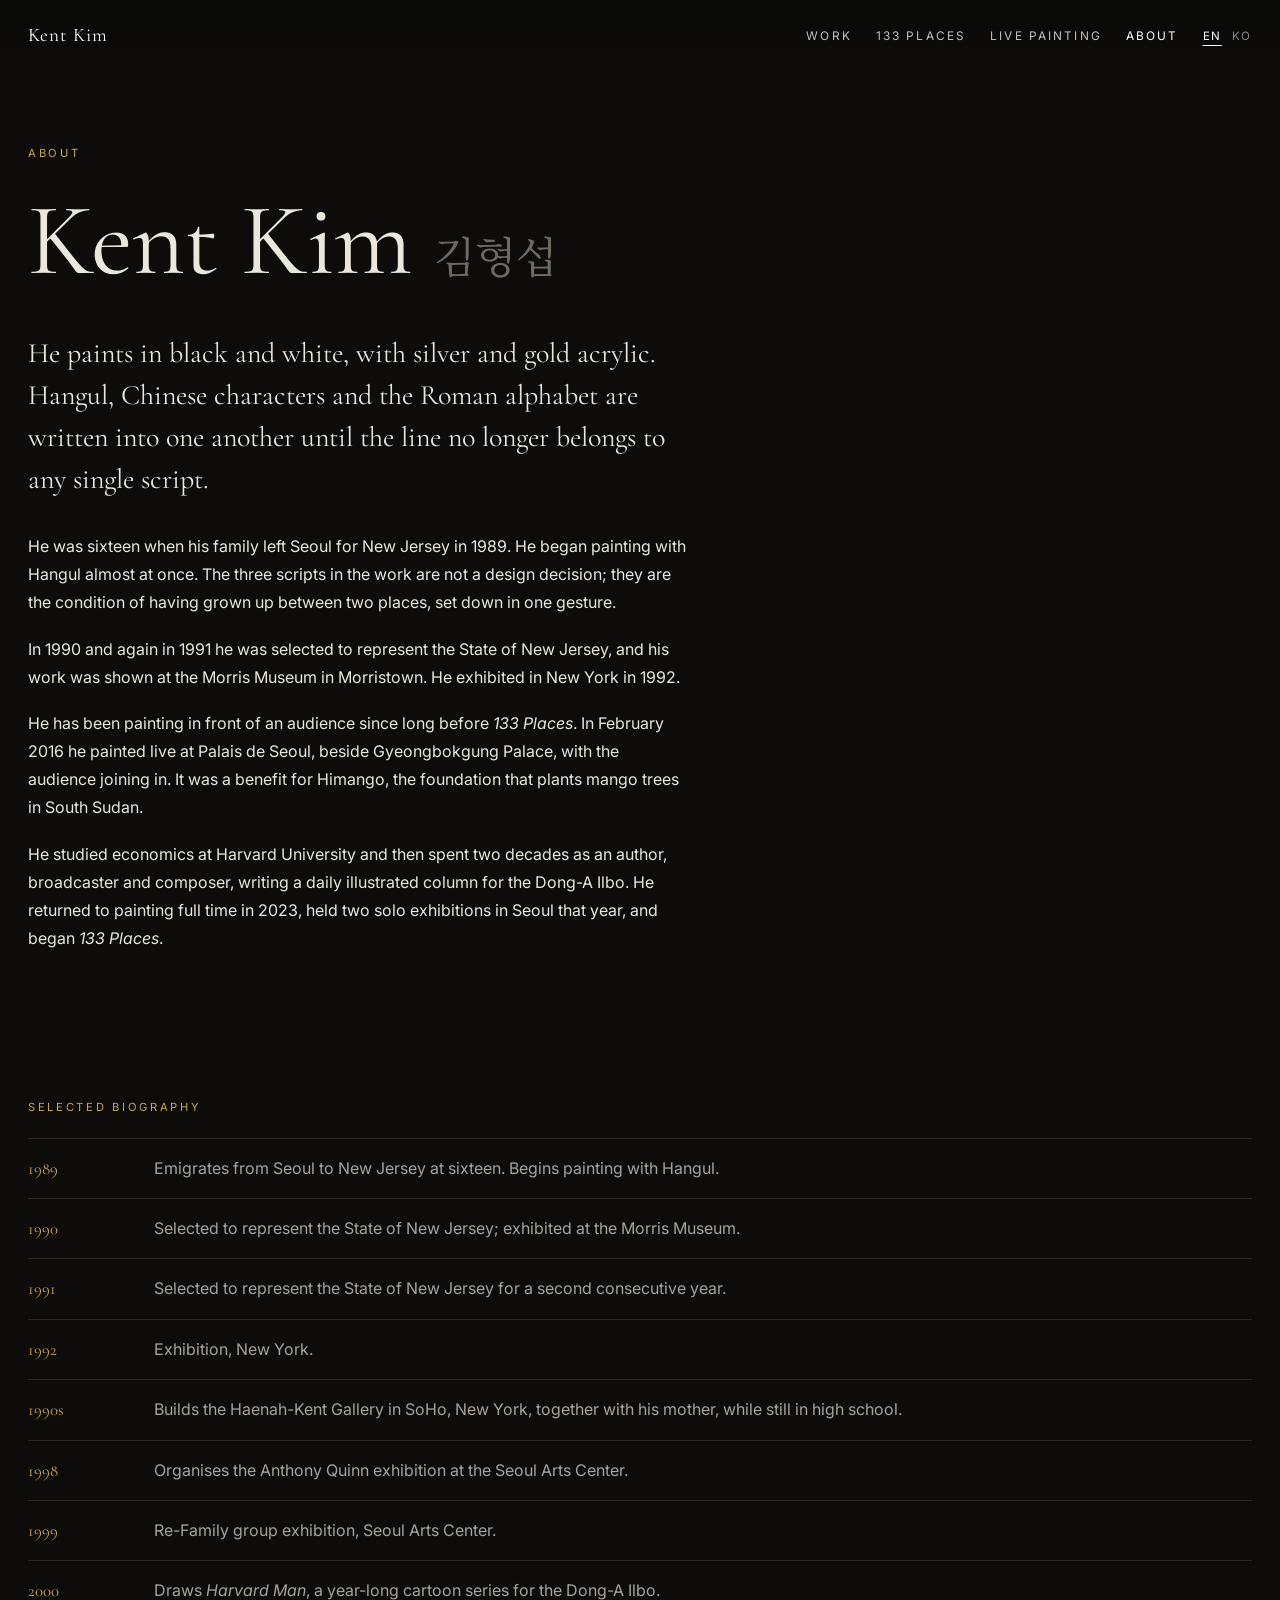
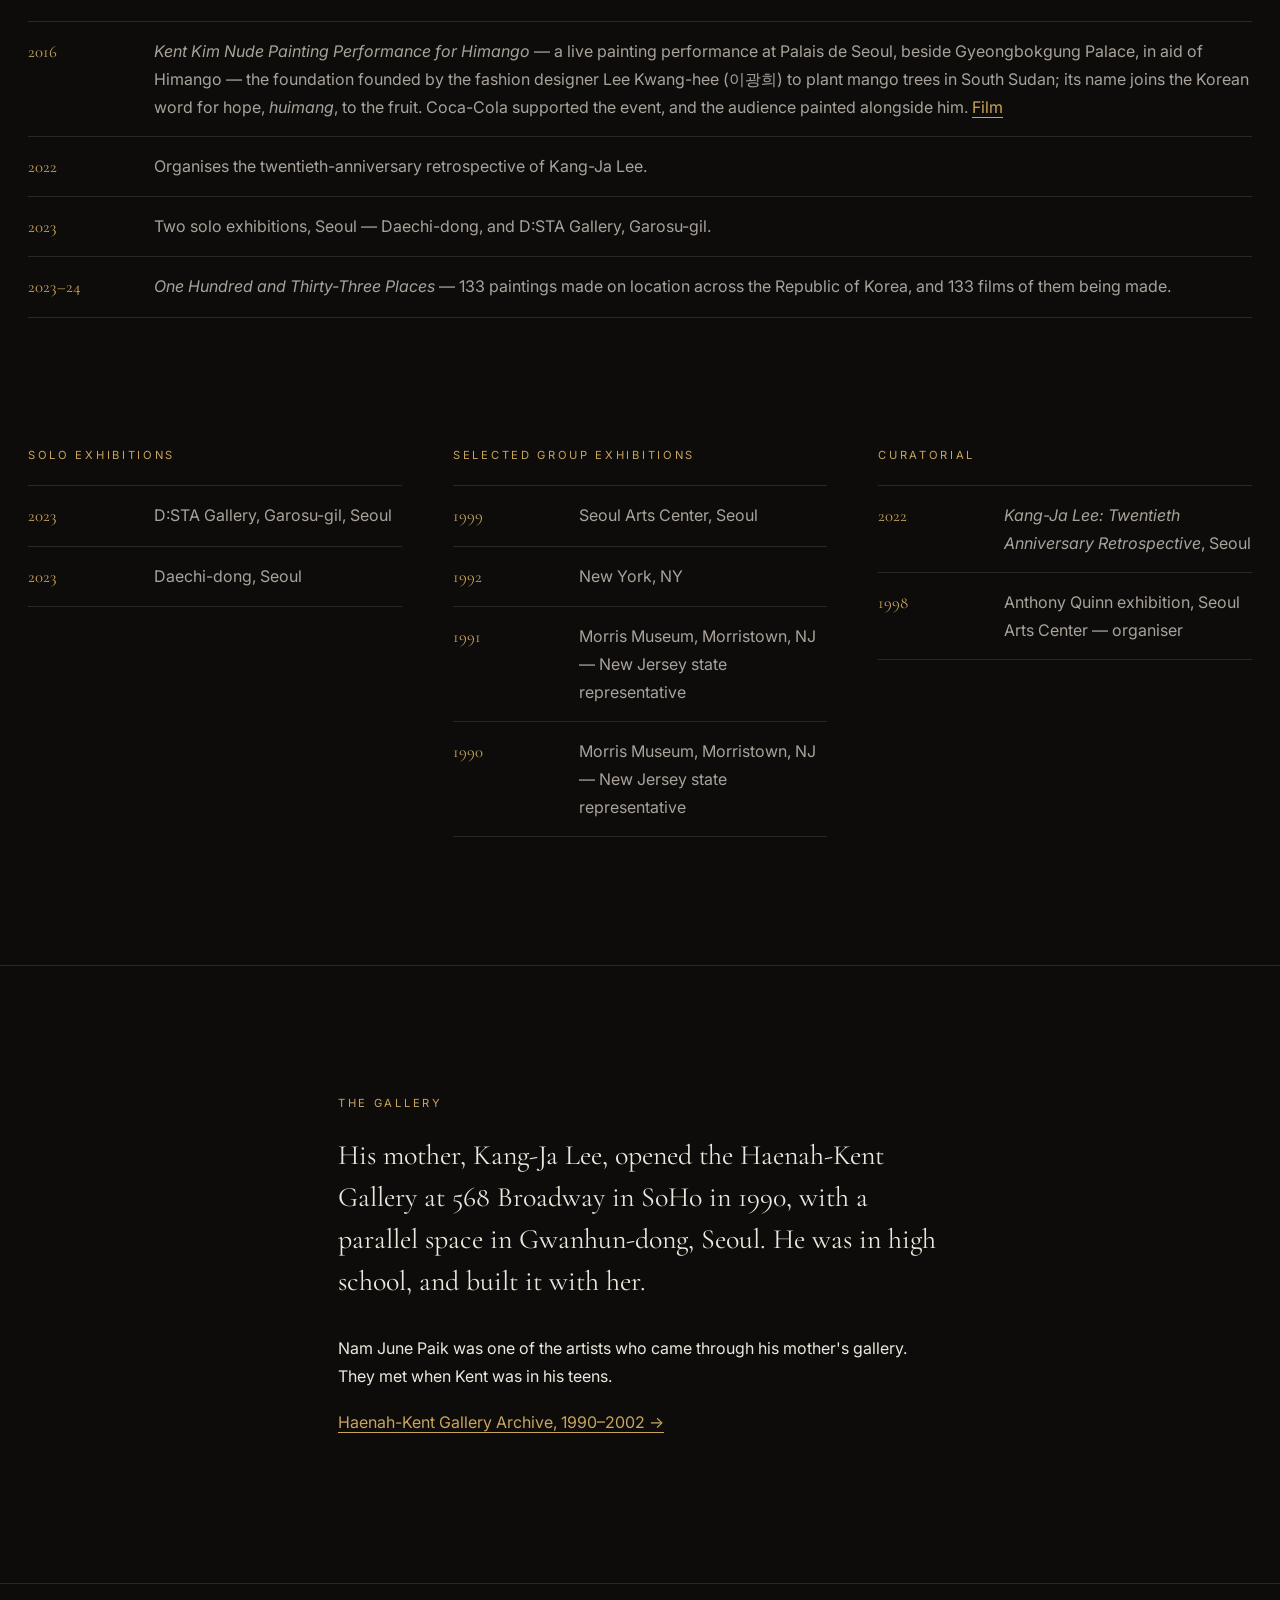
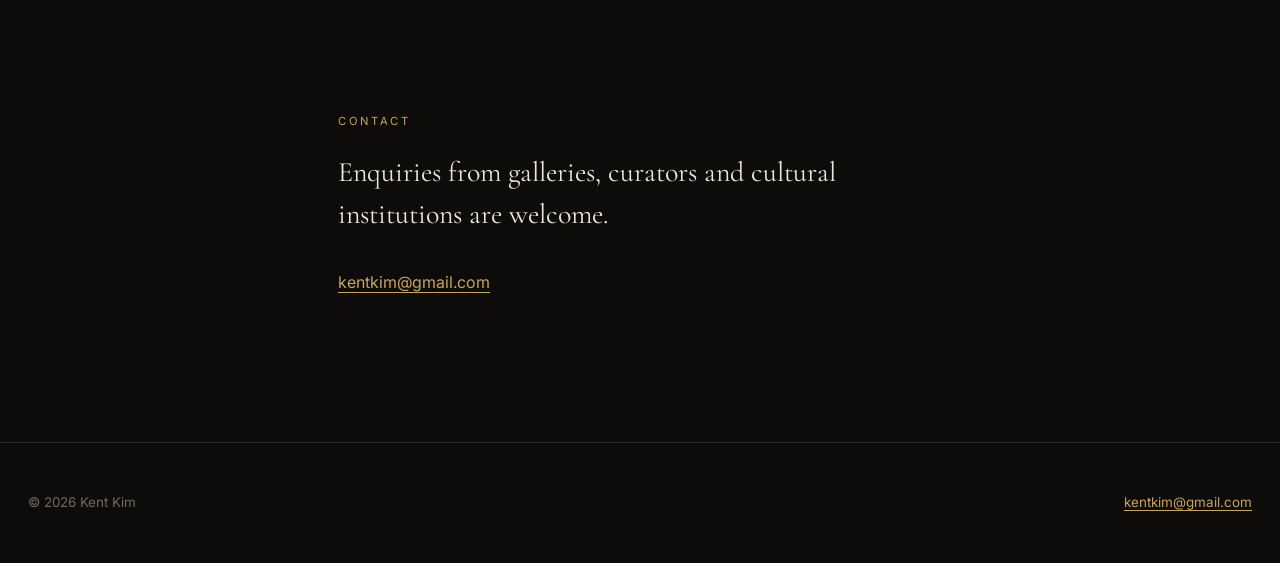
==== commit f4f99a46: "2016 라이브 퍼포먼스 이력 추가 — 라이브 페인팅의 시작점을 7년 앞으로 《Kent Kim Nude Painting Performance for Himango》(2016-02-" ====
--- a/about.html
+++ b/about.html
@@ -38,6 +38,7 @@
       <p class="lede" data-t="ab.lede">He paints in black and white, with silver and gold acrylic. Hangul, Chinese characters and the Roman alphabet are written into one another until the line no longer belongs to any single script.</p>
       <p data-t="ab.p1">He was sixteen when his family left Seoul for New Jersey in 1989. He began painting with Hangul almost at once. The three scripts in the work are not a design decision; they are the condition of having grown up between two places, set down in one gesture.</p>
       <p data-t="ab.p2">In 1990 and again in 1991 he was selected to represent the State of New Jersey, and his work was shown at the Morris Museum in Morristown. He exhibited in New York in 1992.</p>
+      <p data-t="ab.p2b">He has been painting in front of an audience since long before <i>133 Places</i>. In February 2016 he painted live at Palais de Seoul, beside Gyeongbokgung Palace, with the audience joining in. It was a benefit for Himango, the foundation that plants mango trees in South Sudan.</p>
       <p data-t="ab.p3">He studied economics at Harvard University and then spent two decades as an author, broadcaster and composer, writing a daily illustrated column for the Dong-A Ilbo. He returned to painting full time in 2023, held two solo exhibitions in Seoul that year, and began <i>133 Places</i>.</p>
     </div>
   </div>
@@ -55,6 +56,7 @@
       <li><span class="yr">1998</span><span class="ev" data-t="ab.cv.6">Organises the Anthony Quinn exhibition at the Seoul Arts Center.</span></li>
       <li><span class="yr">1999</span><span class="ev" data-t="ab.cv.7">Re-Family group exhibition, Seoul Arts Center.</span></li>
       <li><span class="yr">2000</span><span class="ev" data-t="ab.cv.8">Draws <i>Harvard Man</i>, a year-long cartoon series for the Dong-A Ilbo.</span></li>
+      <li><span class="yr">2016</span><span class="ev" data-t="ab.cv.8b"><i>Kent Kim Nude Painting Performance for Himango</i> — a live painting performance at Palais de Seoul, beside Gyeongbokgung Palace, in aid of Himango — the foundation founded by the fashion designer Lee Kwang-hee (이광희) to plant mango trees in South Sudan; its name joins the Korean word for hope, <i>huimang</i>, to the fruit. Coca-Cola supported the event, and the audience painted alongside him. <a class="link" href="https://www.youtube.com/watch?v=6XuVr2vD91s" target="_blank" rel="noopener">Film</a></span></li>
       <li><span class="yr">2022</span><span class="ev" data-t="ab.cv.9">Organises the twentieth-anniversary retrospective of Kang-Ja Lee.</span></li>
       <li><span class="yr">2023</span><span class="ev" data-t="ab.cv.10">Two solo exhibitions, Seoul — Daechi-dong, and D:STA Gallery, Garosu-gil.</span></li>
       <li><span class="yr">2023–24</span><span class="ev" data-t="ab.cv.11"><i>One Hundred and Thirty-Three Places</i> — 133 paintings made on location across the Republic of Korea, and 133 films of them being made.</span></li>
--- a/styles.css
+++ b/styles.css
@@ -32,7 +32,10 @@
 .gold{color:var(--gold)}
 
 /* ---------- 상단 ---------- */
-.site-head{position:fixed;top:0;left:0;right:0;z-index:60;mix-blend-mode:difference}
+.site-head{position:fixed;top:0;left:0;right:0;z-index:60}
+.site-head::before{content:"";position:absolute;inset:0;pointer-events:none;
+  background:linear-gradient(to bottom,rgba(8,8,7,.72),rgba(8,8,7,0))}
+.site-head .wrap{position:relative}
 .site-head .wrap{display:flex;align-items:center;gap:24px;min-height:72px}
 .brand{font-family:var(--serif);font-size:1.2rem;letter-spacing:.06em;text-decoration:none;color:#fff}
 .site-nav{display:flex;gap:24px;margin-inline-start:auto}
@@ -48,12 +51,13 @@
   background:var(--bg-2);overflow:hidden}
 .hero-img{position:absolute;inset:0}
 .hero-img img{width:100%;height:100%;object-fit:cover;opacity:.92}
-.hero::after{content:"";position:absolute;inset:0;
-  background:linear-gradient(to top,rgba(13,12,11,.92) 0%,rgba(13,12,11,.35) 42%,rgba(13,12,11,.15) 100%)}
+.hero::after{content:"";position:absolute;inset:0;background:
+  linear-gradient(to top,rgba(10,9,8,.96) 0%,rgba(10,9,8,.86) 26%,rgba(10,9,8,.52) 52%,
+                  rgba(10,9,8,.28) 74%,rgba(10,9,8,.55) 100%)}
 .hero .wrap{position:relative;z-index:2;padding-bottom:clamp(48px,9vh,110px);width:100%}
-.hero h1{max-width:14ch}
-.hero .sub{font-family:var(--serif);font-size:clamp(1.1rem,2.2vw,1.6rem);color:var(--fg-2);
-  margin-top:22px;max-width:34ch}
+.hero h1{max-width:14ch;text-shadow:0 2px 30px rgba(0,0,0,.75),0 1px 4px rgba(0,0,0,.5)}
+.hero .sub{font-family:var(--serif);font-size:clamp(1.1rem,2.2vw,1.6rem);color:#ded8ce;
+  margin-top:22px;max-width:34ch;text-shadow:0 1px 20px rgba(0,0,0,.85),0 1px 3px rgba(0,0,0,.6)}
 .hero .cap{position:absolute;z-index:2;right:28px;bottom:28px;text-align:end;
   font-size:.72rem;letter-spacing:.1em;color:var(--fg-3);max-width:40ch}
 /* 히어로 이미지가 아직 없을 때: 글씨만으로 버틴다 */
@@ -93,7 +97,13 @@
 
 /* ---------- 지도 ---------- */
 .map-wrap{border:1px solid var(--line);background:var(--bg-2)}
-#map{height:min(72svh,660px);width:100%;filter:saturate(.55) contrast(1.05)}
+#map{height:min(72svh,660px);width:100%}
+/* OSM 표준 타일은 밝다. 타일만 반전시켜 어두운 지도로 만든다 —
+   마커·팝업까지 반전되면 색이 뒤집히므로 타일 레이어에만 건다. */
+.leaflet-tile-pane{filter:invert(1) hue-rotate(180deg) brightness(.72) contrast(.92) saturate(.5)}
+.leaflet-control-attribution{background:rgba(13,12,11,.75)!important;color:#8b857c!important}
+.leaflet-control-attribution a{color:#a9a29a!important}
+.leaflet-control-zoom a{background:#1a1815!important;color:#ece7dd!important;border-color:#2a2724!important}
 .map-fallback{padding:28px;color:var(--fg-2);font-size:.92rem}
 .counts{display:flex;flex-wrap:wrap;border:1px solid var(--line);margin:0 0 36px}
 .counts div{flex:1 1 170px;padding:24px 26px;border-inline-end:1px solid var(--line)}
@@ -103,7 +113,7 @@
 /* 장소별 묶음 — 「133」은 장소가 아니라 그림 수라서 두 층으로 보인다 */
 .place-list{display:grid;grid-template-columns:repeat(auto-fill,minmax(330px,1fr));
   gap:8px 56px;align-items:start}
-.place-group{margin:0 0 30px}
+.place-group{margin:0 0 30px;padding:0}   /* 전역 section 여백을 지운다 — 이게 없으면 위아래 140px 씩 벌어진다 */
 .pg-name{font-size:1.15rem;color:var(--fg);padding-bottom:8px;border-bottom:1px solid var(--line)}
 .pg-name .pg-alt{display:block;font-family:var(--sans);font-size:.76rem;letter-spacing:.08em;
   color:var(--fg-3);margin-top:5px}
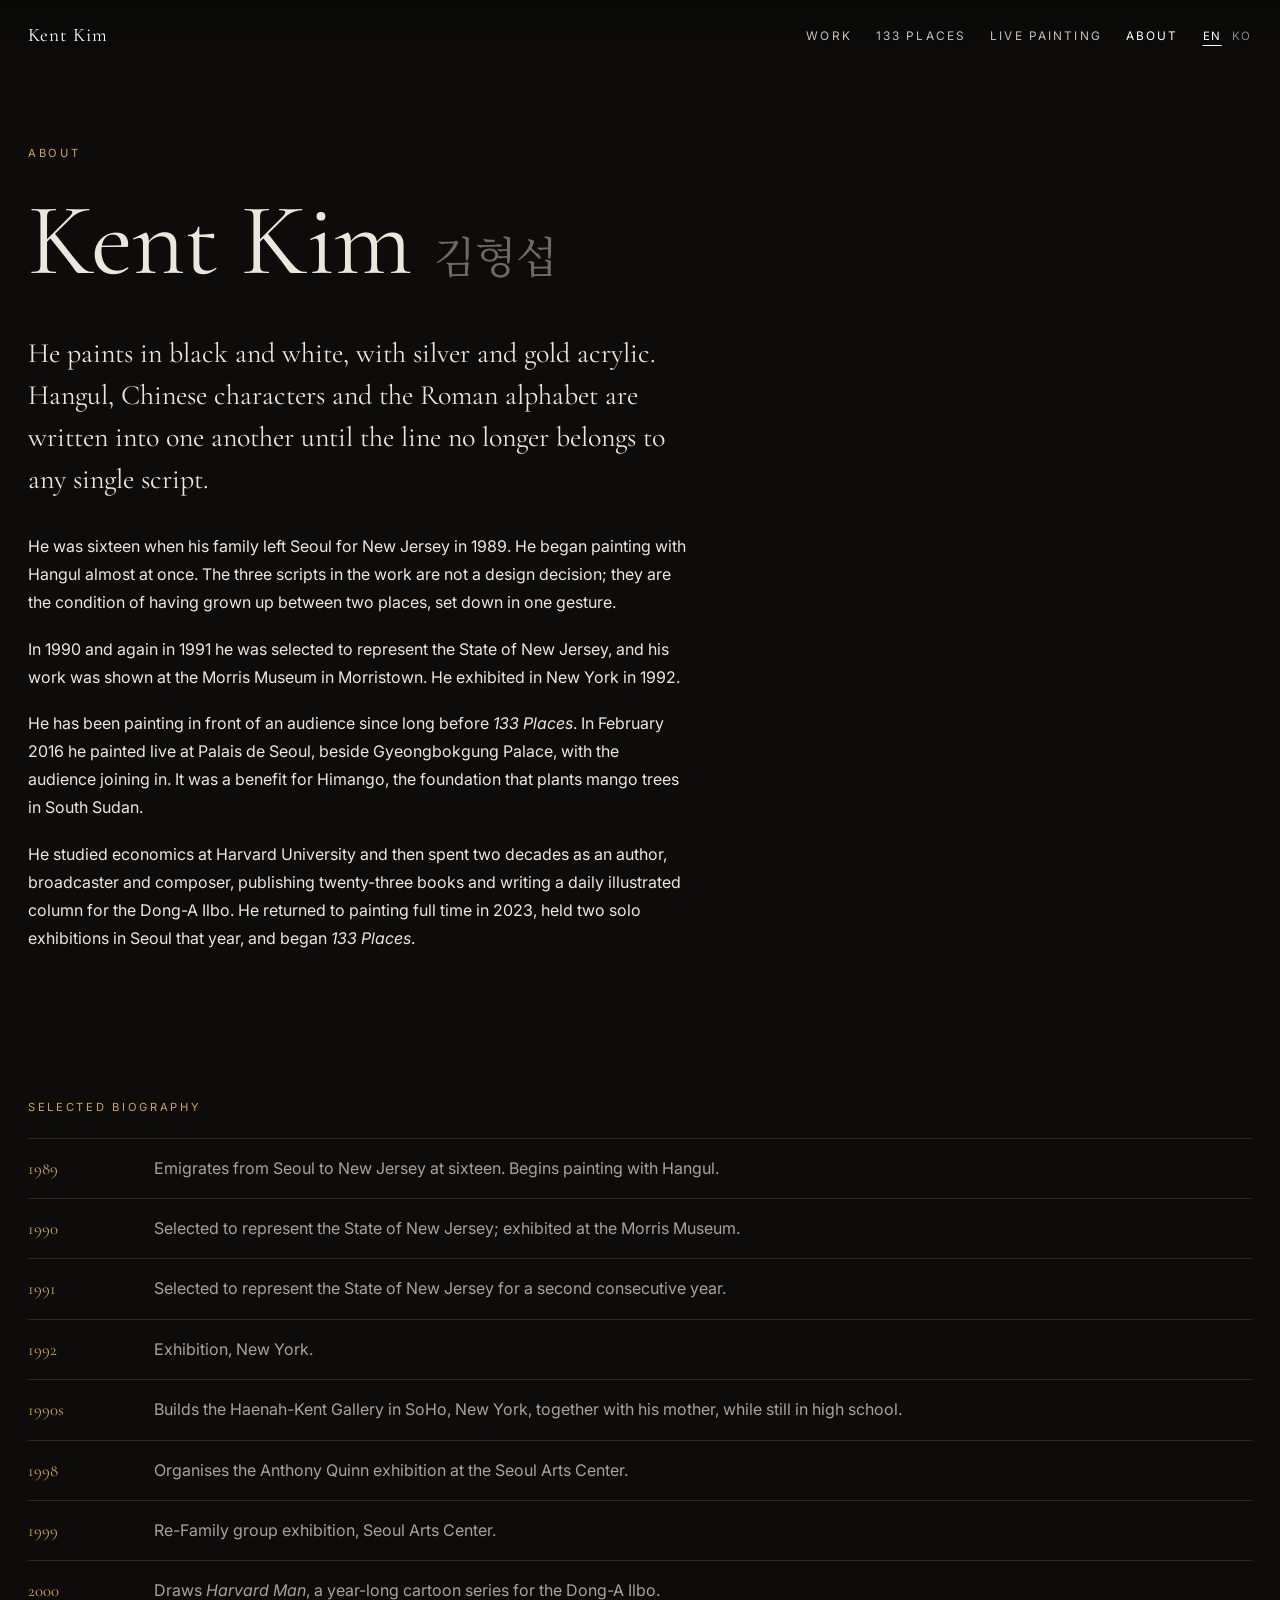
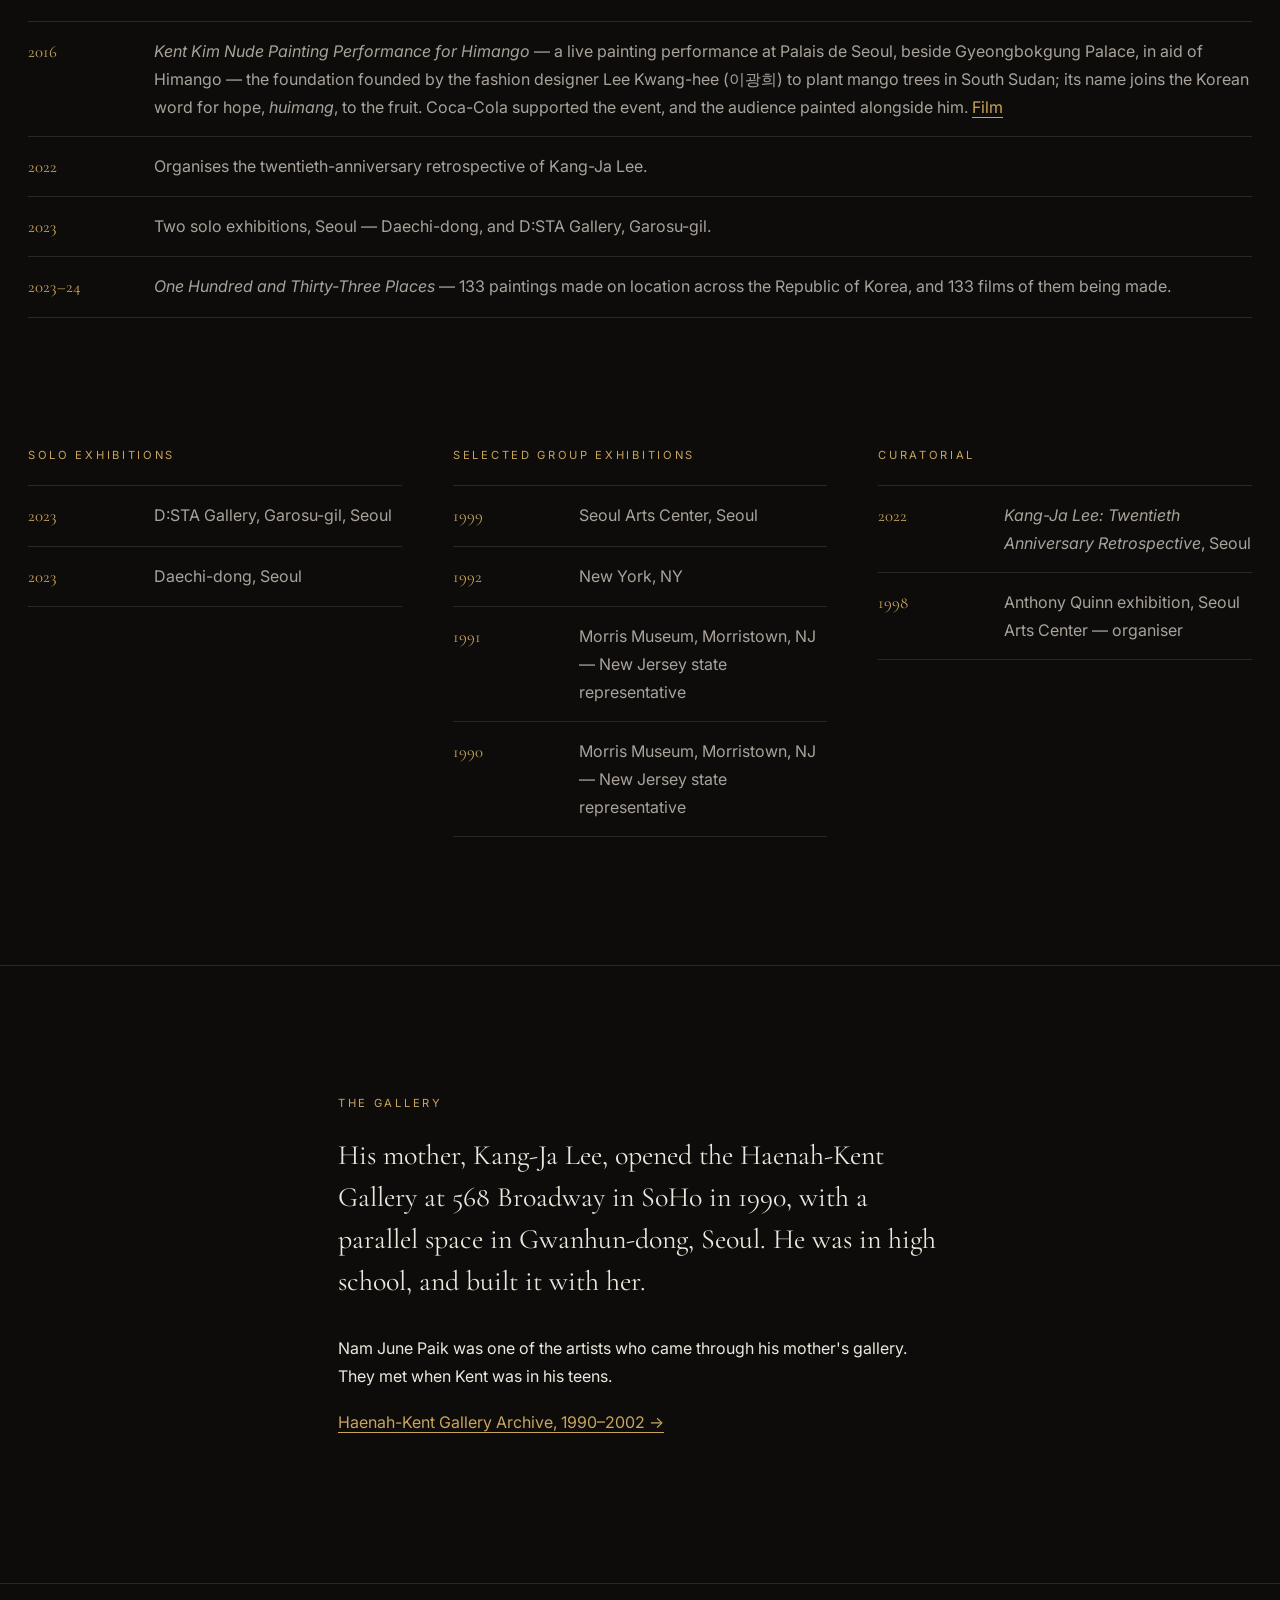
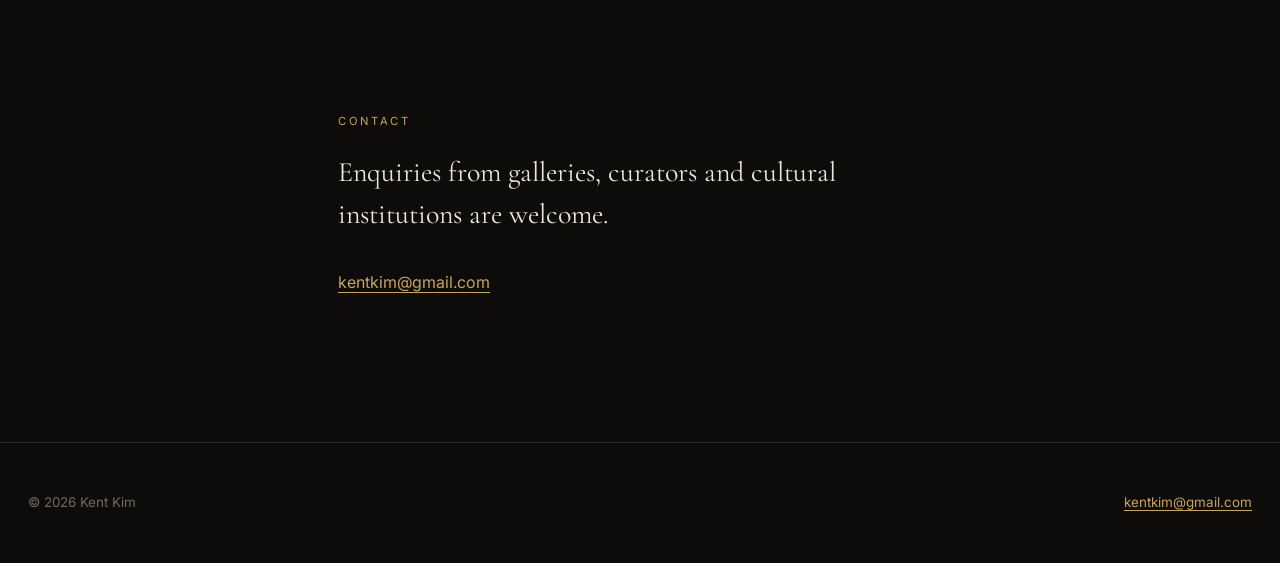
==== commit d12b63a7: "히어로에 그 그림의 영상 링크 · 모바일 가로 스크롤 수정 · 저서 23권 확정 - **히어로 캡션 추가** — 첫 화면 그림이 무엇이고 어디서 그린 것인지(권금성 「Peak」, " ====
--- a/about.html
+++ b/about.html
@@ -39,7 +39,7 @@
       <p data-t="ab.p1">He was sixteen when his family left Seoul for New Jersey in 1989. He began painting with Hangul almost at once. The three scripts in the work are not a design decision; they are the condition of having grown up between two places, set down in one gesture.</p>
       <p data-t="ab.p2">In 1990 and again in 1991 he was selected to represent the State of New Jersey, and his work was shown at the Morris Museum in Morristown. He exhibited in New York in 1992.</p>
       <p data-t="ab.p2b">He has been painting in front of an audience since long before <i>133 Places</i>. In February 2016 he painted live at Palais de Seoul, beside Gyeongbokgung Palace, with the audience joining in. It was a benefit for Himango, the foundation that plants mango trees in South Sudan.</p>
-      <p data-t="ab.p3">He studied economics at Harvard University and then spent two decades as an author, broadcaster and composer, writing a daily illustrated column for the Dong-A Ilbo. He returned to painting full time in 2023, held two solo exhibitions in Seoul that year, and began <i>133 Places</i>.</p>
+      <p data-t="ab.p3">He studied economics at Harvard University and then spent two decades as an author, broadcaster and composer, publishing twenty-three books and writing a daily illustrated column for the Dong-A Ilbo. He returned to painting full time in 2023, held two solo exhibitions in Seoul that year, and began <i>133 Places</i>.</p>
     </div>
   </div>
 </section>
--- a/styles.css
+++ b/styles.css
@@ -72,8 +72,8 @@
 .rule{height:1px;background:var(--line);border:0;margin:0}
 
 /* ---------- 작품 ---------- */
-.works{display:grid;grid-template-columns:repeat(auto-fill,minmax(300px,1fr));gap:clamp(20px,3vw,44px)}
-.works.wide{grid-template-columns:repeat(auto-fill,minmax(440px,1fr))}
+.works{display:grid;grid-template-columns:repeat(auto-fill,minmax(min(300px,100%),1fr));gap:clamp(20px,3vw,44px)}
+.works.wide{grid-template-columns:repeat(auto-fill,minmax(min(440px,100%),1fr))}
 figure{margin:0}
 .frame{background:var(--bg-2);border:1px solid var(--line);aspect-ratio:4/5;
   display:flex;align-items:center;justify-content:center;overflow:hidden}
@@ -106,12 +106,12 @@
 .leaflet-control-zoom a{background:#1a1815!important;color:#ece7dd!important;border-color:#2a2724!important}
 .map-fallback{padding:28px;color:var(--fg-2);font-size:.92rem}
 .counts{display:flex;flex-wrap:wrap;border:1px solid var(--line);margin:0 0 36px}
-.counts div{flex:1 1 170px;padding:24px 26px;border-inline-end:1px solid var(--line)}
+.counts div{flex:1 1 min(170px,100%);padding:24px 26px;border-inline-end:1px solid var(--line)}
 .counts div:last-child{border-inline-end:0}
 .counts .n{font-family:var(--serif);font-size:2.4rem;line-height:1;display:block;color:var(--gold)}
 .counts .l{font-size:.7rem;letter-spacing:.16em;text-transform:uppercase;color:var(--fg-3);margin-top:10px;display:block}
 /* 장소별 묶음 — 「133」은 장소가 아니라 그림 수라서 두 층으로 보인다 */
-.place-list{display:grid;grid-template-columns:repeat(auto-fill,minmax(330px,1fr));
+.place-list{display:grid;grid-template-columns:repeat(auto-fill,minmax(min(330px,100%),1fr));
   gap:8px 56px;align-items:start}
 .place-group{margin:0 0 30px;padding:0}   /* 전역 section 여백을 지운다 — 이게 없으면 위아래 140px 씩 벌어진다 */
 .pg-name{font-size:1.15rem;color:var(--fg);padding-bottom:8px;border-bottom:1px solid var(--line)}
@@ -150,8 +150,9 @@
 
 
 @media (max-width:640px){
-  .site-head .wrap{gap:14px;min-height:60px}
-  .site-nav{gap:16px}
+  .site-head .wrap{gap:10px;min-height:60px;flex-wrap:wrap;padding-block:10px}
+  .site-nav{gap:14px;flex-wrap:wrap;margin-inline-start:0;order:3;width:100%}
+  .site-nav a{font-size:.68rem;letter-spacing:.12em}
   .place-list{grid-template-columns:1fr}
   .cv li{grid-template-columns:82px 1fr;gap:14px}
 }
@@ -171,12 +172,21 @@
 .leaflet-container a.leaflet-popup-close-button{color:#6f6961}
 
 /* ---------- 제안 페이지: 카드 ---------- */
-.grid-3-cols{display:grid;grid-template-columns:repeat(auto-fit,minmax(260px,1fr));gap:1px;
+.grid-3-cols{display:grid;grid-template-columns:repeat(auto-fit,minmax(min(260px,100%),1fr));gap:1px;
   background:var(--line);border:1px solid var(--line);margin-top:34px}
-.grid-2-cols{display:grid;grid-template-columns:repeat(auto-fit,minmax(340px,1fr));
+.grid-2-cols{display:grid;grid-template-columns:repeat(auto-fit,minmax(min(340px,100%),1fr));
   gap:clamp(34px,5vw,72px);align-items:start}
 .card{background:var(--bg);padding:clamp(26px,3vw,38px)}
 .card-n{font-family:var(--serif);font-size:.9rem;color:var(--gold);letter-spacing:.1em;
   display:block;margin-bottom:14px}
 .card h3{margin-bottom:12px}
 .card p{color:var(--fg-2);font-size:.92rem;margin:0}
+
+/* 히어로 캡션 — 첫 화면의 그림이 무엇이고 어디서 그렸는지, 그리고 그 영상으로 바로 간다 */
+.hero .cap{line-height:1.7;text-shadow:0 1px 12px rgba(0,0,0,.9)}
+.hero .cap-link{color:var(--gold);text-decoration:none;border-bottom:1px solid currentColor;
+  font-size:.74rem;letter-spacing:.08em}
+.hero .cap-link:hover{color:#e0c384}
+@media (max-width:640px){
+  .hero .cap{position:static;text-align:start;padding:0 28px;margin-top:18px}
+}
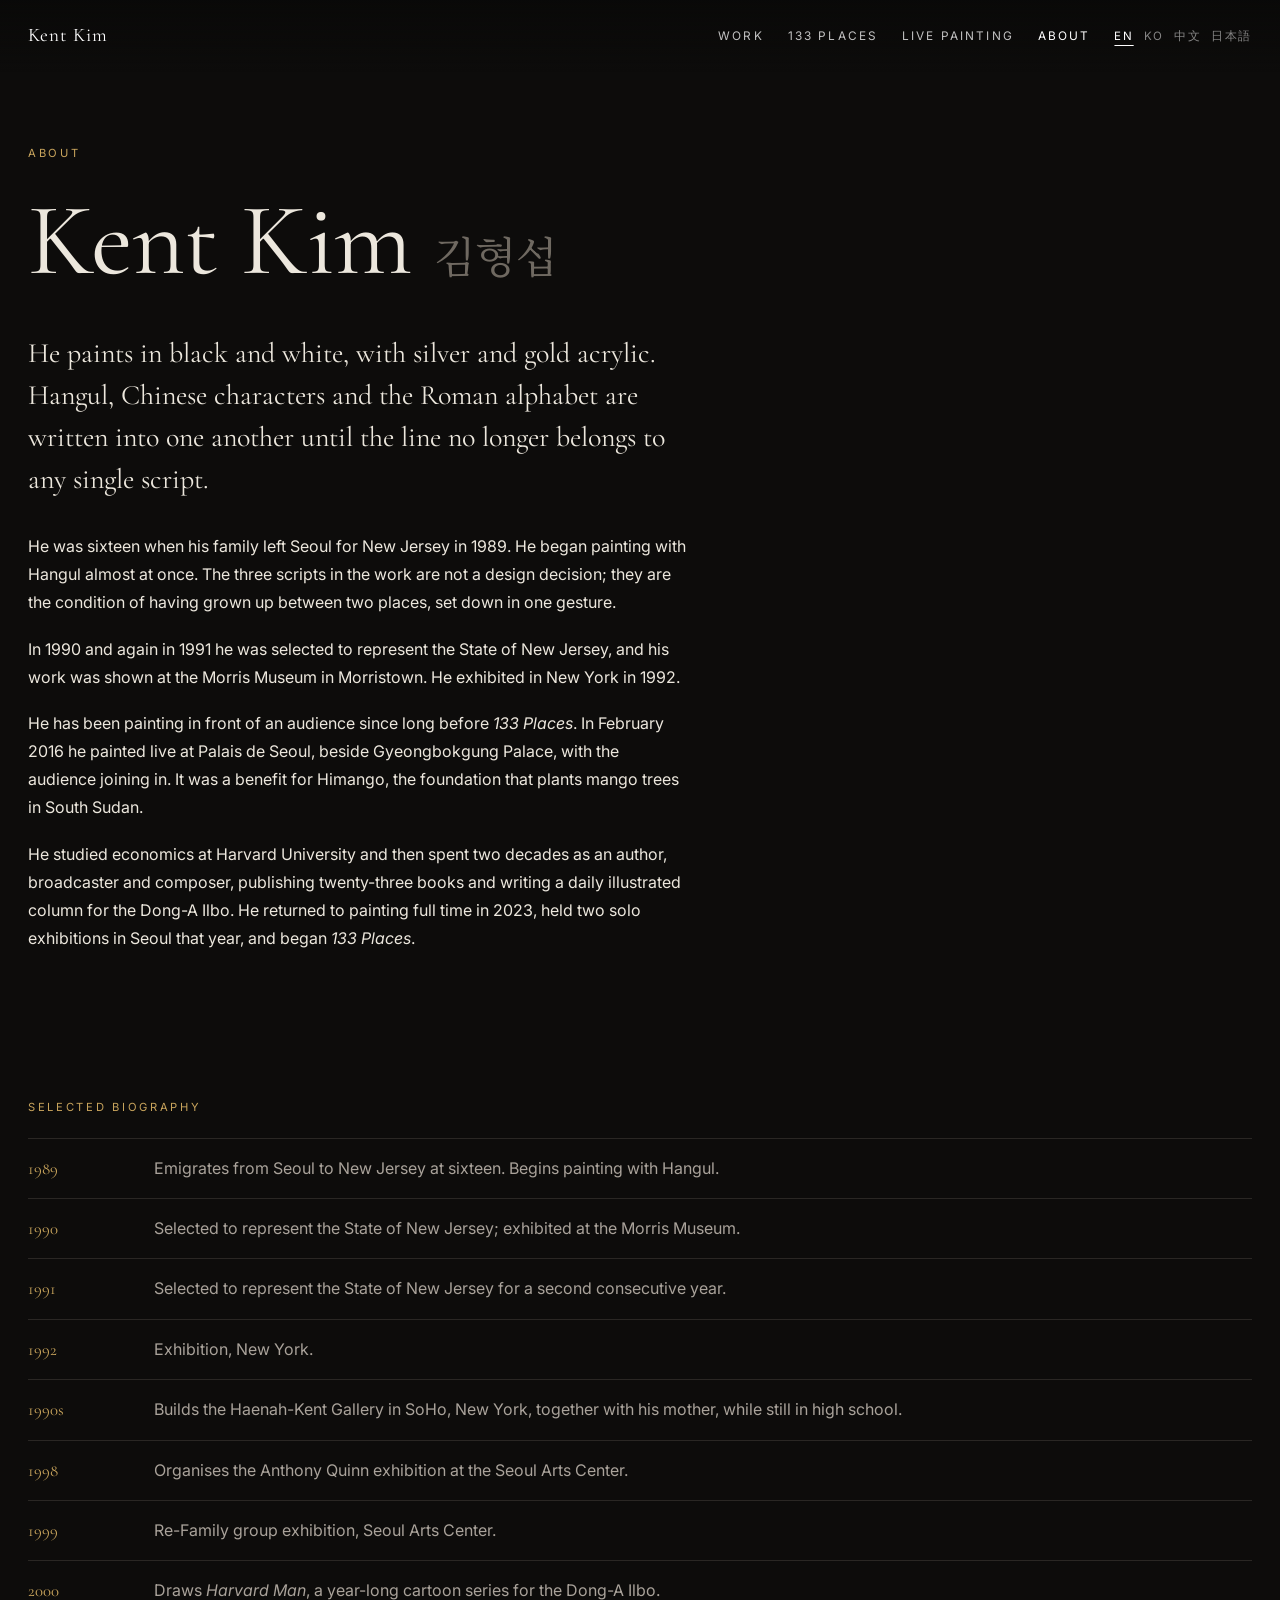
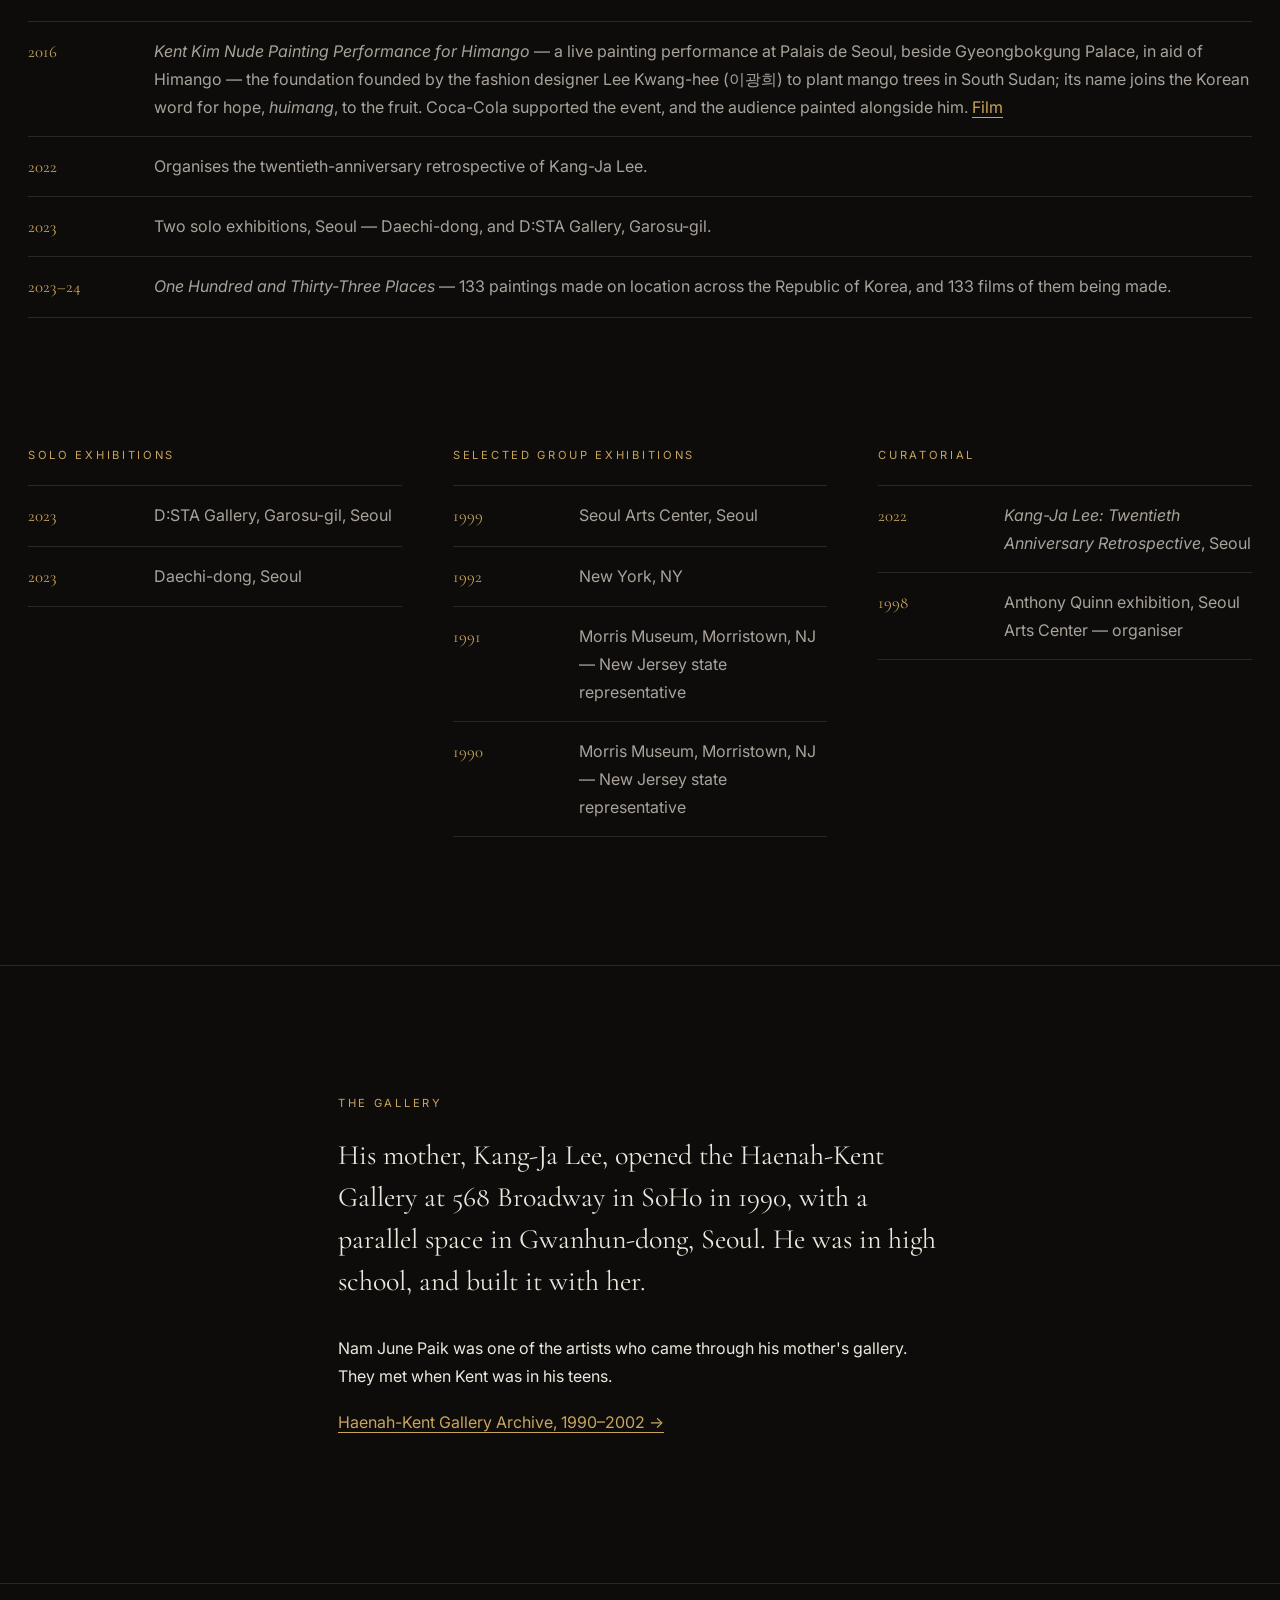
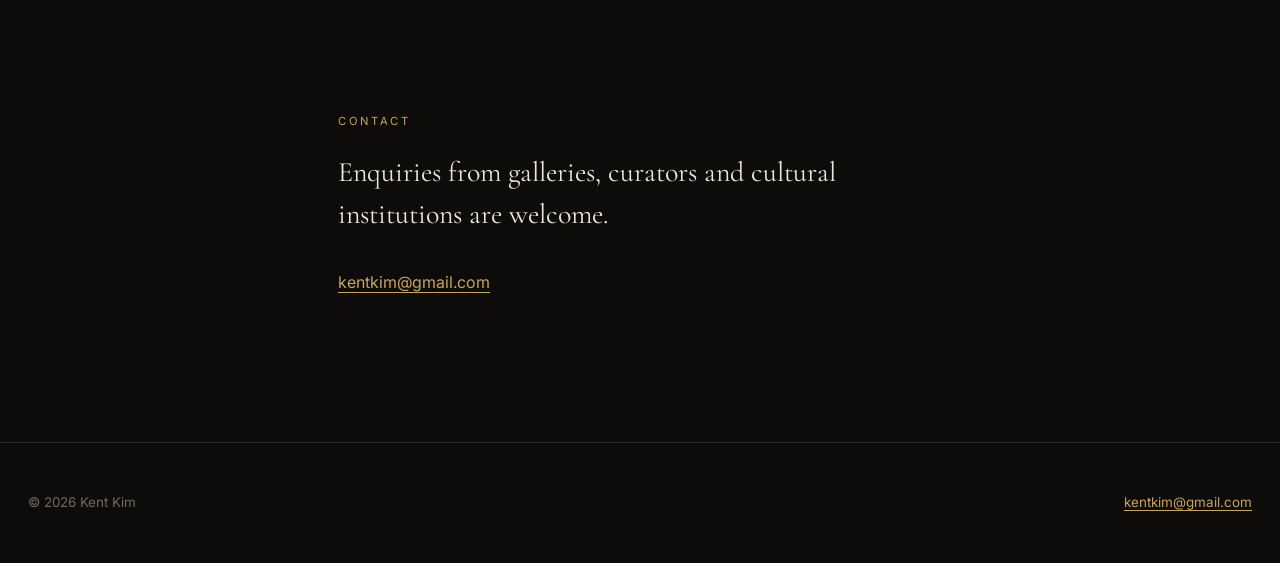
==== commit f7172bb6: "중국어·일본어 추가 — 4개 국어(EN·KO·ZH·JA) - `i18n.js` 에 `ZH`(간체)·`JA` 를 더했다. **구조는 그대로 두고 지도만 추가**해서   기존 한국어를" ====
--- a/about.html
+++ b/about.html
@@ -24,6 +24,8 @@
     <div class="lang-toggle" role="group" aria-label="Language">
       <button type="button" data-lang="en" aria-pressed="true">EN</button>
       <button type="button" data-lang="ko" aria-pressed="false">KO</button>
+      <button type="button" data-lang="zh" aria-pressed="false">中文</button>
+      <button type="button" data-lang="ja" aria-pressed="false">日本語</button>
     </div>
   </div>
 </header>
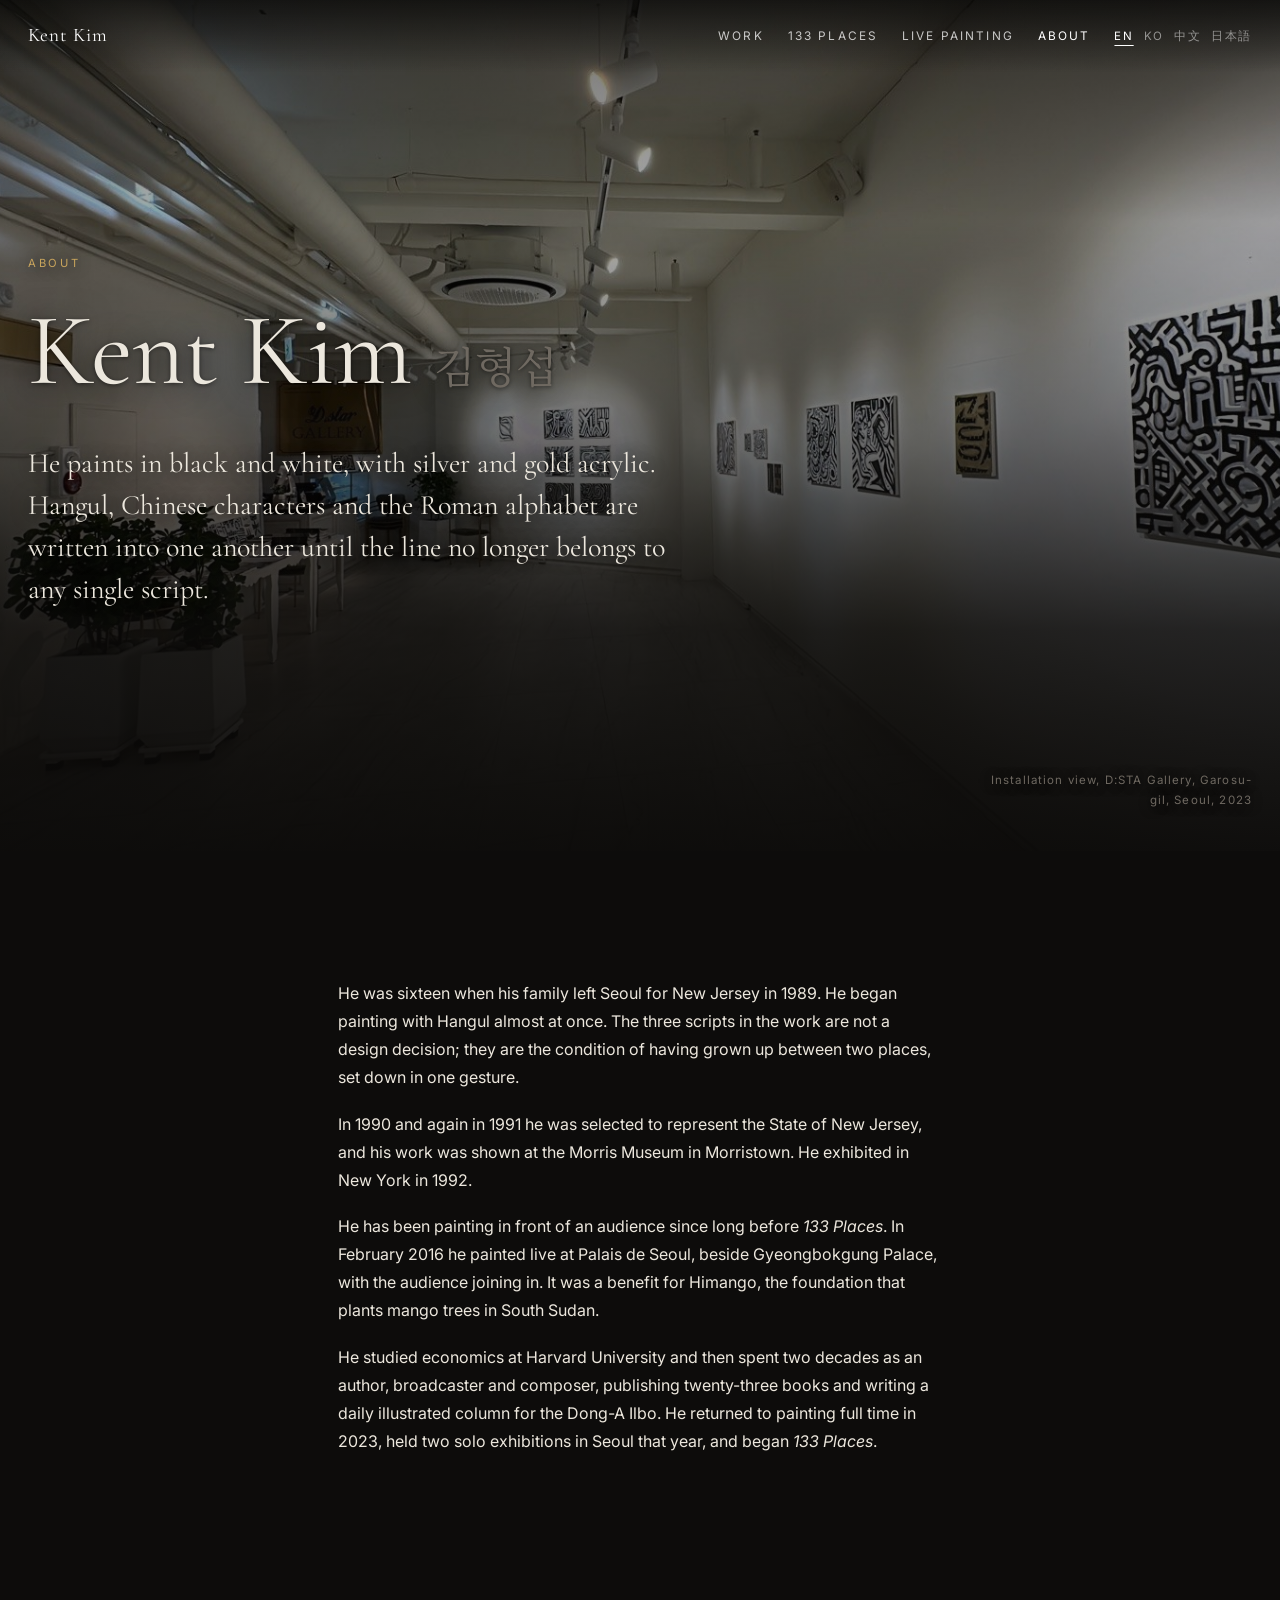
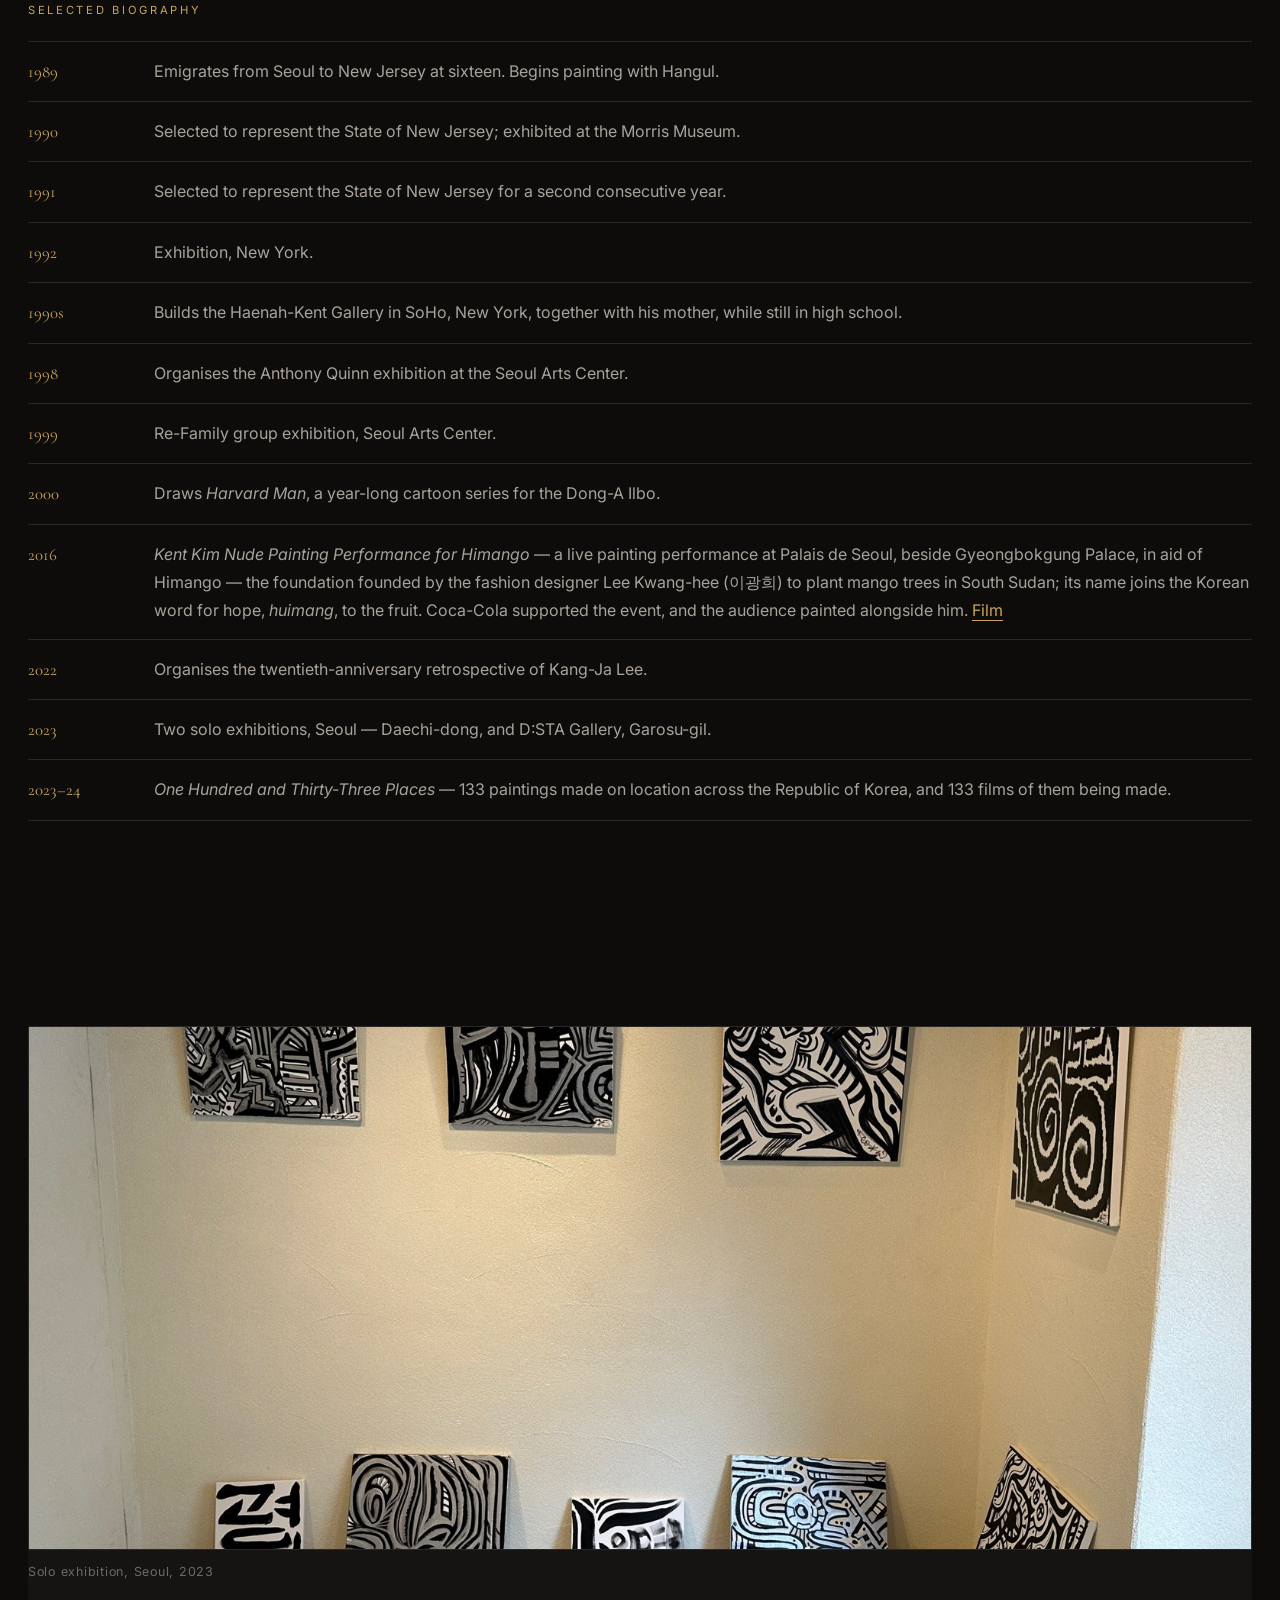
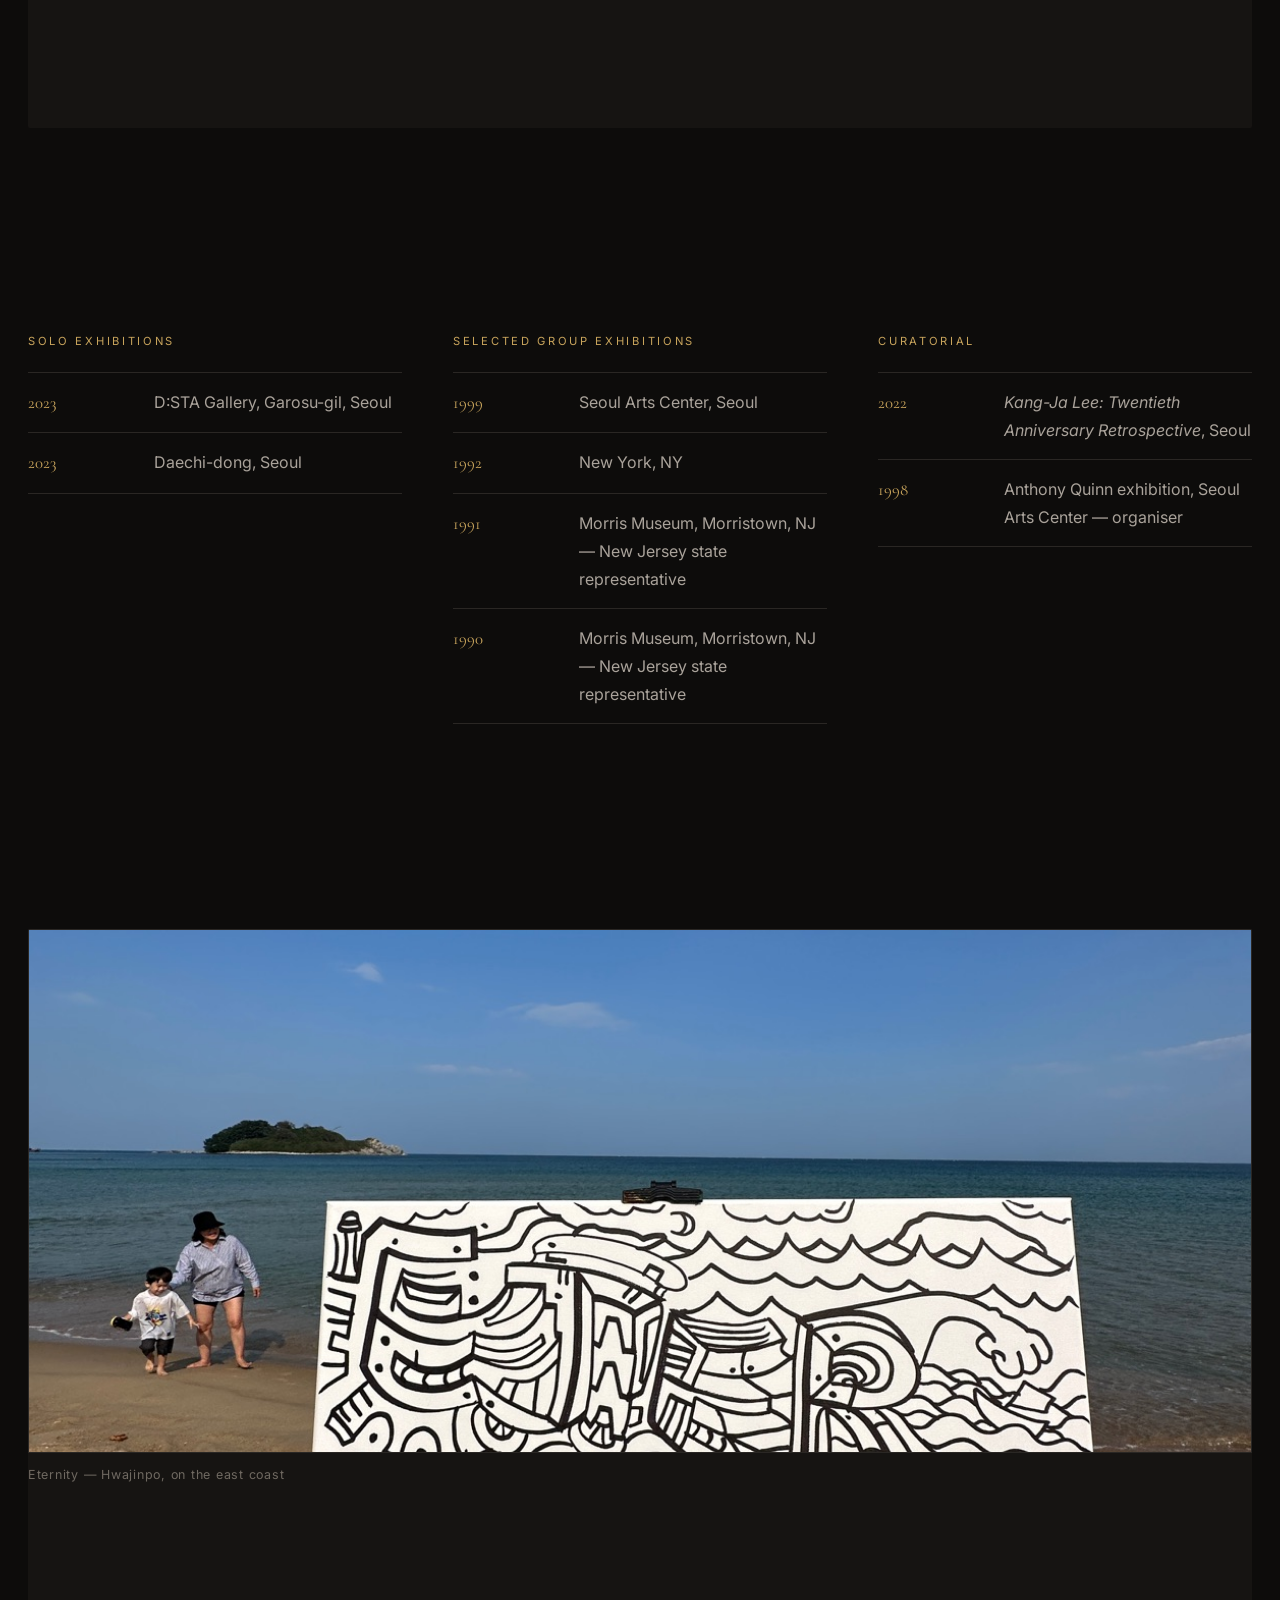
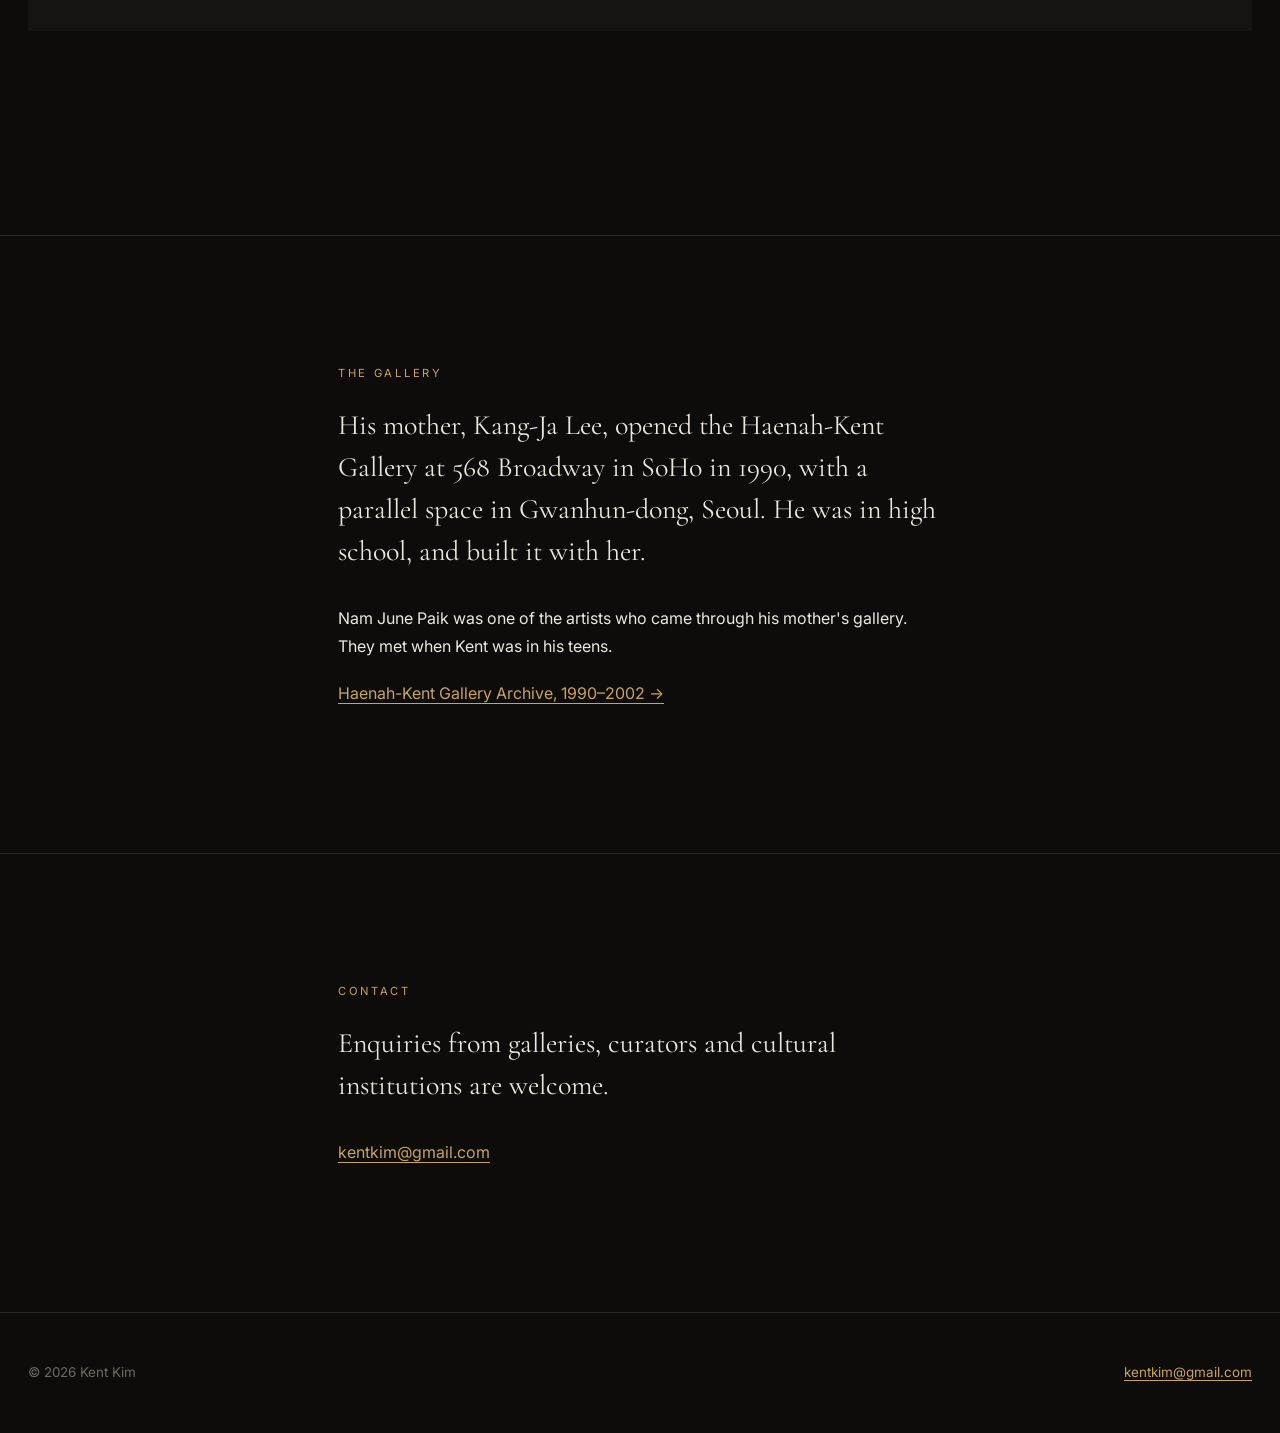
==== commit fb66b1ba: "속페이지에 그림을 깔았다 — 검은 글벽 제거 지금까지 index 를 뺀 세 페이지는 열면 검은 화면에 글만 있었다. 133 Places · About · Live painting " ====
--- a/about.html
+++ b/about.html
@@ -32,17 +32,24 @@
 
 <main>
 
-<section style="padding-top:clamp(120px,16vh,200px)">
+<section class="hero page-hero">
+  <div class="hero-img" data-img="assets/studio/show-02.jpg" data-hero="1"></div>
   <div class="wrap">
     <p class="eyebrow" data-t="ab.eyebrow">About</p>
     <h1>Kent Kim <span class="muted" style="font-size:.42em">김형섭</span></h1>
     <div class="narrow" style="margin-top:36px">
       <p class="lede" data-t="ab.lede">He paints in black and white, with silver and gold acrylic. Hangul, Chinese characters and the Roman alphabet are written into one another until the line no longer belongs to any single script.</p>
+    </div>
+  </div>
+  <p class="cap"><span data-t="ab.herocap">Installation view, D:STA Gallery, Garosu-gil, Seoul, 2023</span></p>
+</section>
+
+<section>
+  <div class="wrap narrow">
       <p data-t="ab.p1">He was sixteen when his family left Seoul for New Jersey in 1989. He began painting with Hangul almost at once. The three scripts in the work are not a design decision; they are the condition of having grown up between two places, set down in one gesture.</p>
       <p data-t="ab.p2">In 1990 and again in 1991 he was selected to represent the State of New Jersey, and his work was shown at the Morris Museum in Morristown. He exhibited in New York in 1992.</p>
       <p data-t="ab.p2b">He has been painting in front of an audience since long before <i>133 Places</i>. In February 2016 he painted live at Palais de Seoul, beside Gyeongbokgung Palace, with the audience joining in. It was a benefit for Himango, the foundation that plants mango trees in South Sudan.</p>
       <p data-t="ab.p3">He studied economics at Harvard University and then spent two decades as an author, broadcaster and composer, publishing twenty-three books and writing a daily illustrated column for the Dong-A Ilbo. He returned to painting full time in 2023, held two solo exhibitions in Seoul that year, and began <i>133 Places</i>.</p>
-    </div>
   </div>
 </section>
 
@@ -63,6 +70,13 @@
       <li><span class="yr">2023</span><span class="ev" data-t="ab.cv.10">Two solo exhibitions, Seoul — Daechi-dong, and D:STA Gallery, Garosu-gil.</span></li>
       <li><span class="yr">2023–24</span><span class="ev" data-t="ab.cv.11"><i>One Hundred and Thirty-Three Places</i> — 133 paintings made on location across the Republic of Korea, and 133 films of them being made.</span></li>
     </ul>
+  </div>
+</section>
+
+<section style="padding-top:0">
+  <div class="wrap">
+    <figure class="band"><div class="frame" data-img="assets/studio/show-01.jpg"></div>
+      <figcaption data-t="ab.band1">Solo exhibition, Seoul, 2023</figcaption></figure>
   </div>
 </section>
 
@@ -93,6 +107,13 @@
         </ul>
       </div>
     </div>
+  </div>
+</section>
+
+<section style="padding-top:0">
+  <div class="wrap">
+    <figure class="band"><div class="frame" data-img="assets/places/IMG_5068.jpg"></div>
+      <figcaption data-t="ab.band2">Eternity — Hwajinpo, on the east coast</figcaption></figure>
   </div>
 </section>
 
--- a/styles.css
+++ b/styles.css
@@ -190,3 +190,24 @@
 @media (max-width:640px){
   .hero .cap{position:static;text-align:start;padding:0 28px;margin-top:18px}
 }
+
+/* 히어로 영상 — 사진 위에 겹쳐 깔린다. 파일이 없으면 이 요소 자체가 생기지 않는다. */
+.hero-video{position:absolute;inset:0;width:100%;height:100%;object-fit:cover;opacity:.92}
+
+/* ---------- 속페이지 머리: 검은 화면 대신 그림 한 점 ----------
+   글벽 방지. 각 페이지 첫 화면에 그 페이지를 설명하는 사진을 깐다.
+   .hero 의 장치를 그대로 쓰되 높이만 낮춘다 — 사진이 없으면 .no-image 로 떨어진다. */
+.page-hero{min-height:clamp(360px,58svh,620px)}
+.page-hero.no-image{min-height:clamp(300px,42svh,480px)}
+.page-hero h1{max-width:20ch}
+.page-hero .eyebrow{text-shadow:0 1px 14px rgba(0,0,0,.9)}
+.page-hero .lede,.page-hero p{text-shadow:0 1px 18px rgba(0,0,0,.85)}
+.page-hero .wrap{padding-top:clamp(90px,14vh,150px)}
+
+/* 본문 사이에 끼우는 가로 밴드 — 글이 길어지는 자리를 그림으로 끊는다 */
+.band{position:relative;margin:clamp(40px,6vw,84px) 0;overflow:hidden;
+  border-radius:2px;background:var(--bg-2)}
+.band .frame{aspect-ratio:21/9}
+.band .frame img{width:100%;height:100%;object-fit:cover;display:block}
+.band figcaption{margin-top:12px;font-size:.78rem;letter-spacing:.06em;color:var(--fg-3)}
+@media (max-width:640px){ .band .frame{aspect-ratio:3/2} }
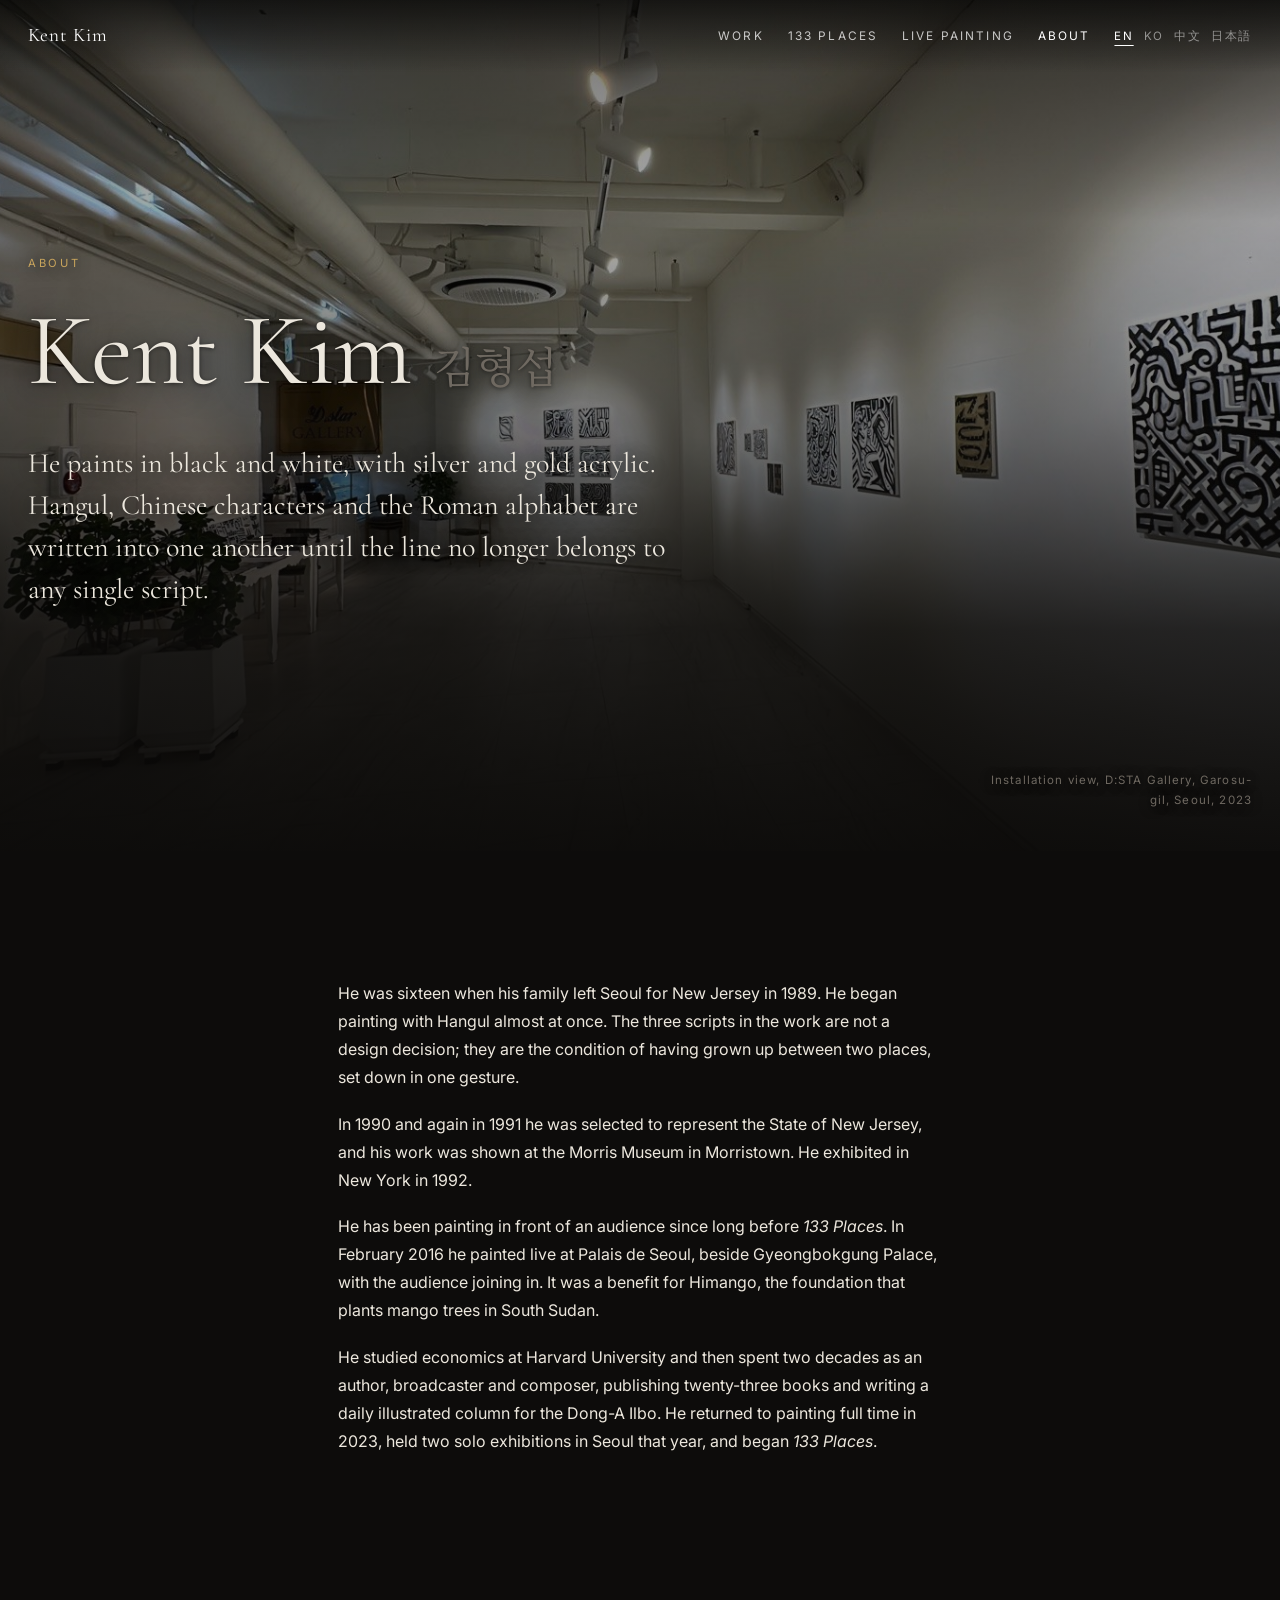
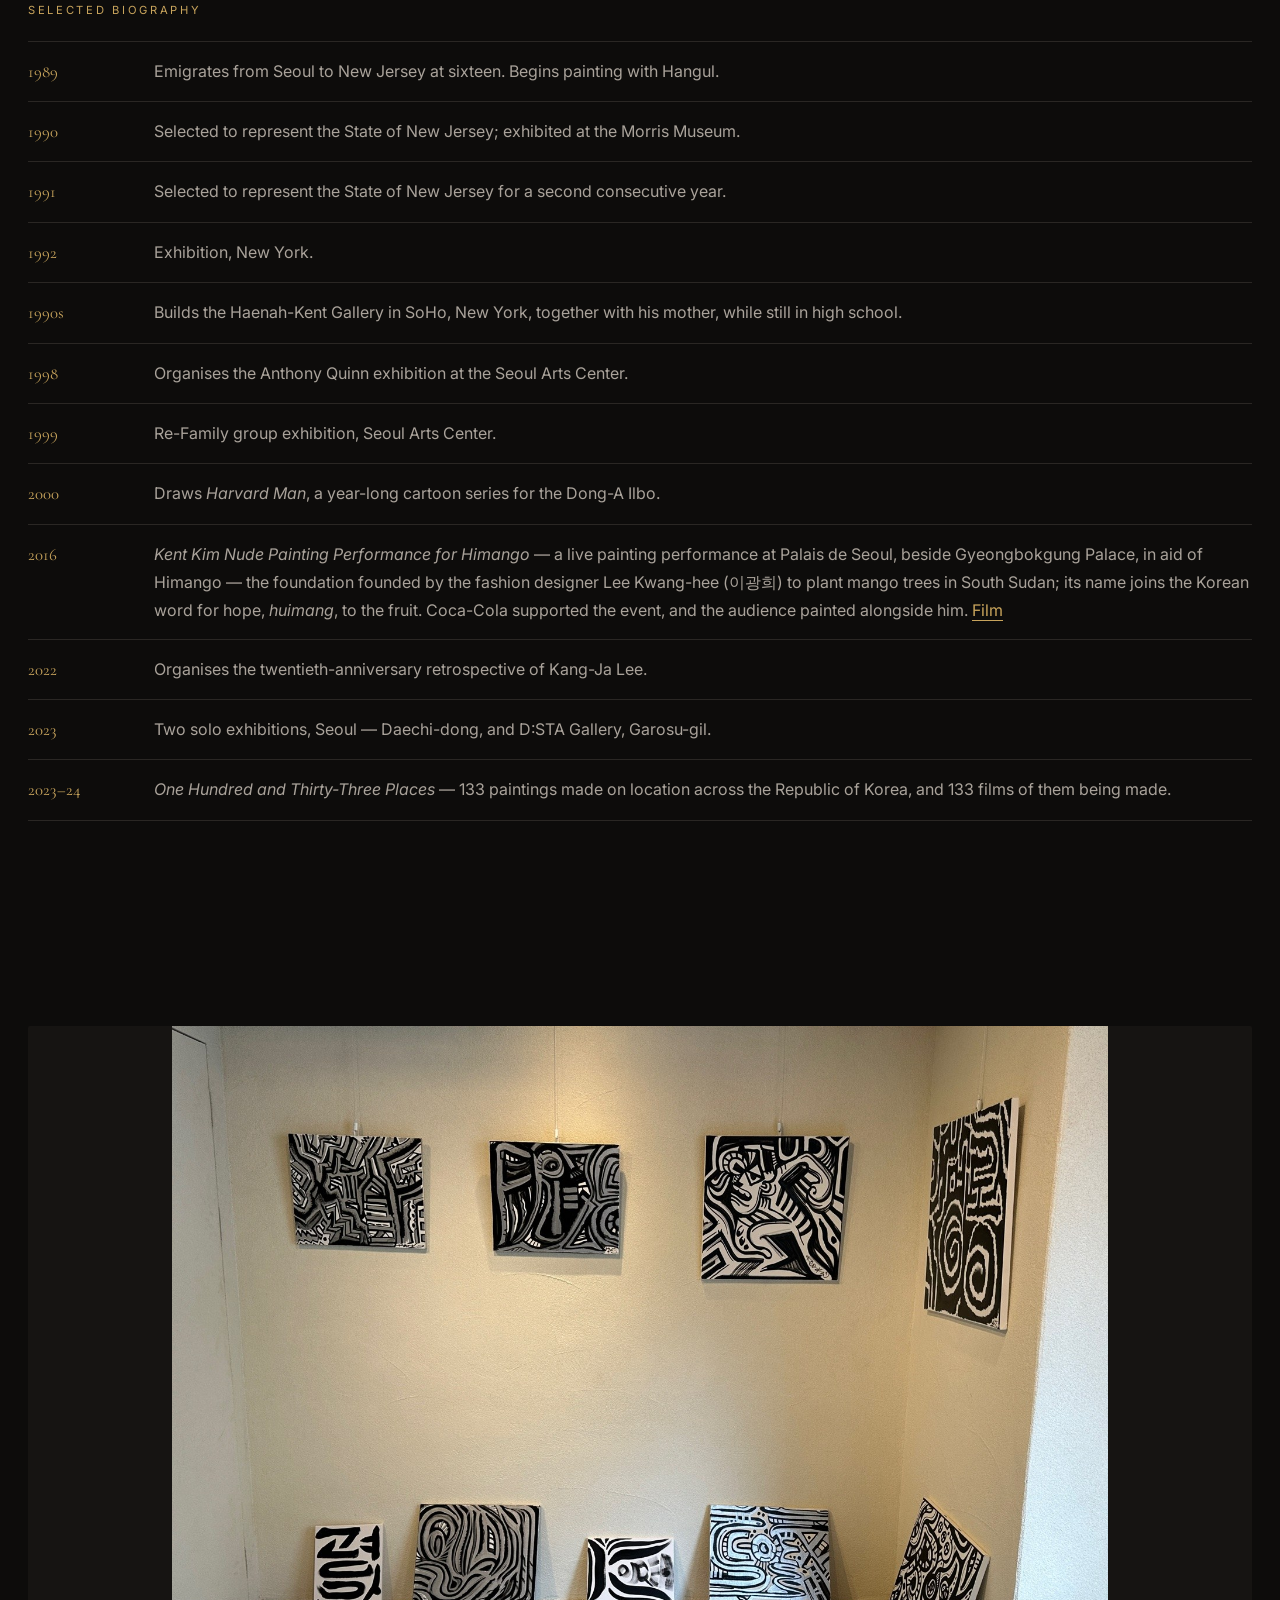
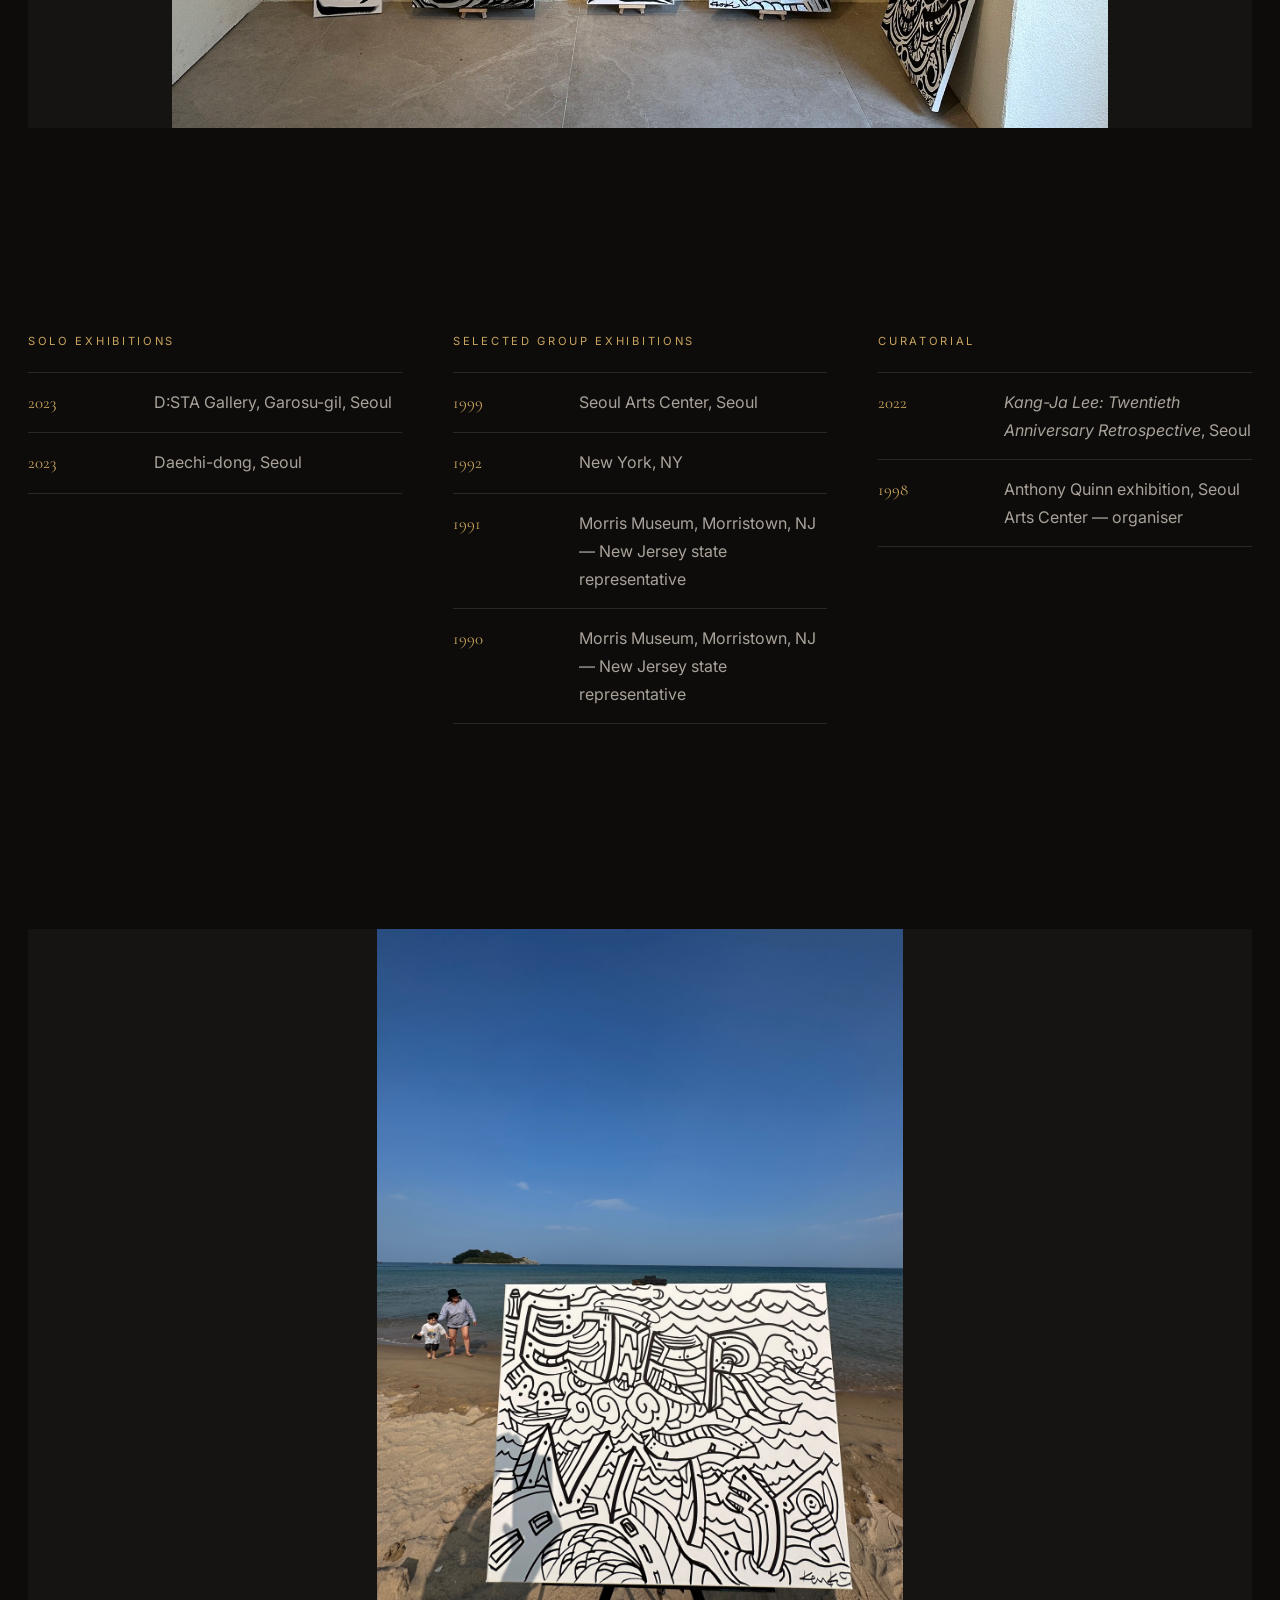
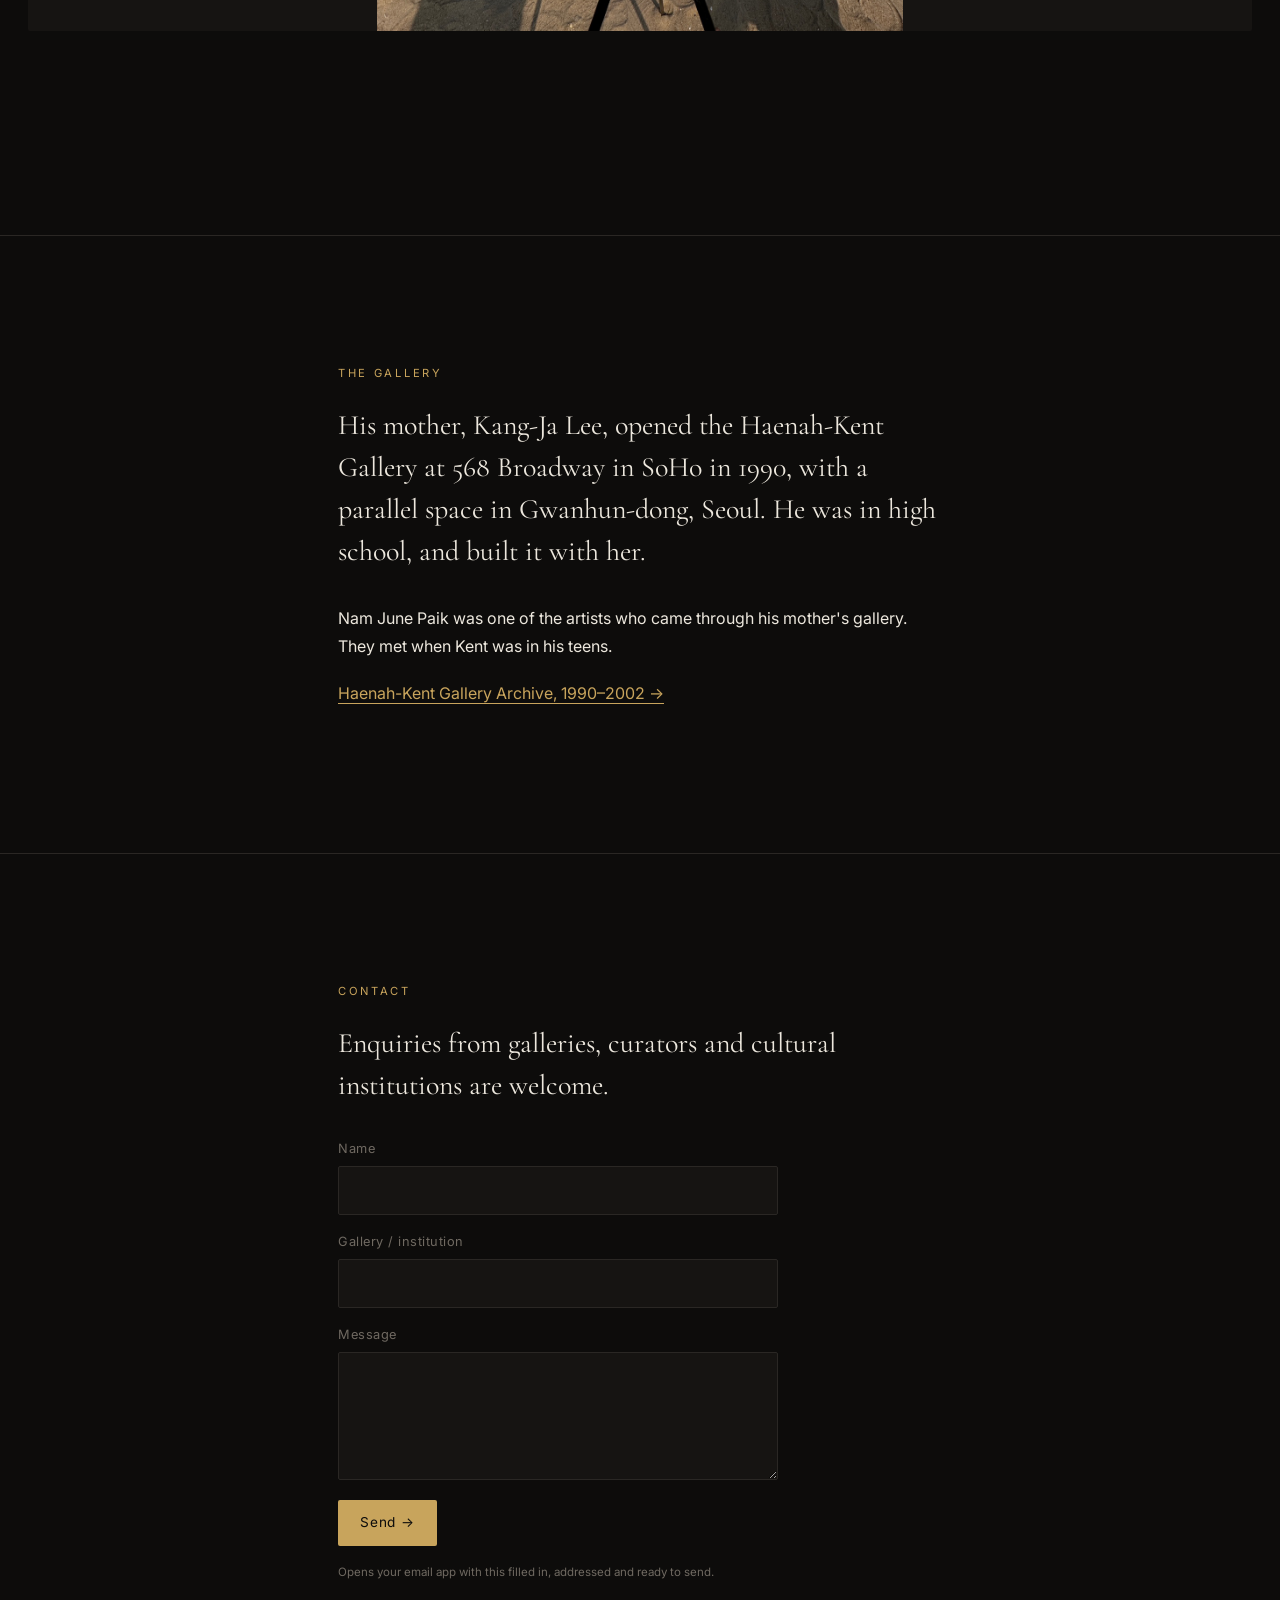
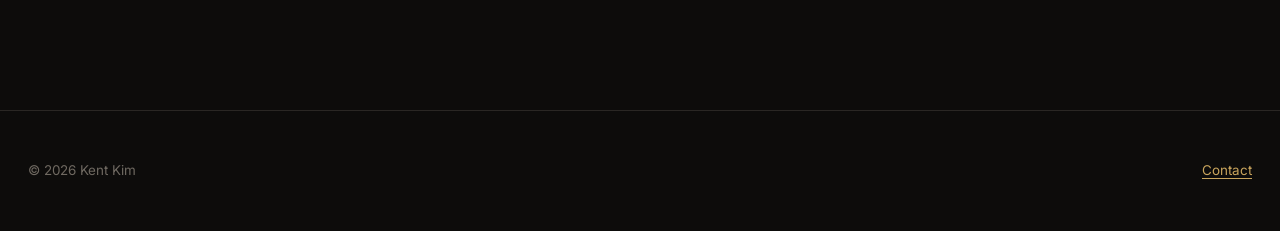
==== commit be5f2efc: "이메일 주소를 화면에서 빼고 문의 폼으로 대체 kentkim@gmail.com 이 네 페이지(소개·축제·133 Places·작품) 본문·푸터에 그대로 텍스트로 노출돼 있었다 — 스" ====
--- a/about.html
+++ b/about.html
@@ -130,11 +130,17 @@
 
 <hr class="rule">
 
-<section>
+<section id="contact">
   <div class="wrap narrow">
     <p class="eyebrow" data-t="ab.contact.eyebrow">Contact</p>
     <p class="lede" data-t="ab.contact.p">Enquiries from galleries, curators and cultural institutions are welcome.</p>
-    <p><a class="link" href="mailto:kentkim@gmail.com">kentkim@gmail.com</a></p>
+    <form class="contact-form" id="contactForm">
+      <label><span data-t="cf.name">Name</span><input type="text" name="name" required></label>
+      <label><span data-t="cf.org">Gallery / institution</span><input type="text" name="org"></label>
+      <label><span data-t="cf.msg">Message</span><textarea name="msg" rows="4" required></textarea></label>
+      <button type="submit" data-t="cf.send">Send →</button>
+      <p class="form-note" data-t="cf.note">Opens your email app with this filled in, addressed and ready to send.</p>
+    </form>
   </div>
 </section>
 
@@ -143,7 +149,7 @@
 <footer class="site-foot">
   <div class="wrap">
     <span>© <span id="yr">2026</span> Kent Kim</span>
-    <span><a class="link" href="mailto:kentkim@gmail.com">kentkim@gmail.com</a></span>
+    <span><a class="link" href="#contact" data-t="foot.contact">Contact</a></span>
   </div>
 </footer>
 
--- a/styles.css
+++ b/styles.css
@@ -204,10 +204,25 @@
 .page-hero .lede,.page-hero p{text-shadow:0 1px 18px rgba(0,0,0,.85)}
 .page-hero .wrap{padding-top:clamp(90px,14vh,150px)}
 
-/* 본문 사이에 끼우는 가로 밴드 — 글이 길어지는 자리를 그림으로 끊는다 */
+/* 본문 사이에 끼우는 가로 밴드 — 글이 길어지는 자리를 그림으로 끊는다.
+   ⚠️ 21/9 + object-fit:cover 로 두었더니 세로가 있는 사진에서 **그림이 반으로 잘려**
+   나왔다(2026-09-03). 작품 사진을 자르면 안 된다 — 원본 비율 그대로 보여 준다.
+   너무 커지지 않게 높이만 화면 기준으로 묶는다. */
 .band{position:relative;margin:clamp(40px,6vw,84px) 0;overflow:hidden;
   border-radius:2px;background:var(--bg-2)}
-.band .frame{aspect-ratio:21/9}
-.band .frame img{width:100%;height:100%;object-fit:cover;display:block}
+.band .frame{aspect-ratio:auto;border:0;background:transparent}
+.band .frame img{width:100%;height:auto;max-height:78svh;object-fit:contain;display:block}
+/* 유튜브 임베드 — 16:9 로 고정한다. 추적 쿠키를 덜 심는 nocookie 도메인을 쓴다. */
+.video-embed{position:relative;aspect-ratio:16/9;background:#000;border-radius:2px;overflow:hidden}
+.video-embed iframe{position:absolute;inset:0;width:100%;height:100%;border:0;display:block}
 .band figcaption{margin-top:12px;font-size:.78rem;letter-spacing:.06em;color:var(--fg-3)}
-@media (max-width:640px){ .band .frame{aspect-ratio:3/2} }
+/* ---------- 문의 폼 — 이메일 주소를 화면에 적어두지 않는다 ---------- */
+.contact-form{margin-top:28px;display:flex;flex-direction:column;gap:16px;max-width:440px}
+.contact-form label{display:flex;flex-direction:column;gap:6px;font-size:.8rem;letter-spacing:.04em;color:var(--fg-3)}
+.contact-form input,.contact-form textarea{font:inherit;font-size:.95rem;color:var(--fg);
+  background:var(--bg-2);border:1px solid var(--line);border-radius:2px;padding:10px 12px;resize:vertical}
+.contact-form input:focus,.contact-form textarea:focus{outline:none;border-color:var(--gold)}
+.contact-form button{align-self:flex-start;margin-top:4px;font:inherit;font-size:.85rem;letter-spacing:.06em;
+  color:var(--bg);background:var(--gold);border:0;border-radius:2px;padding:11px 22px;cursor:pointer;transition:opacity .2s}
+.contact-form button:hover{opacity:.85}
+.contact-form .form-note{margin:0;font-size:.72rem;color:var(--fg-3)}
